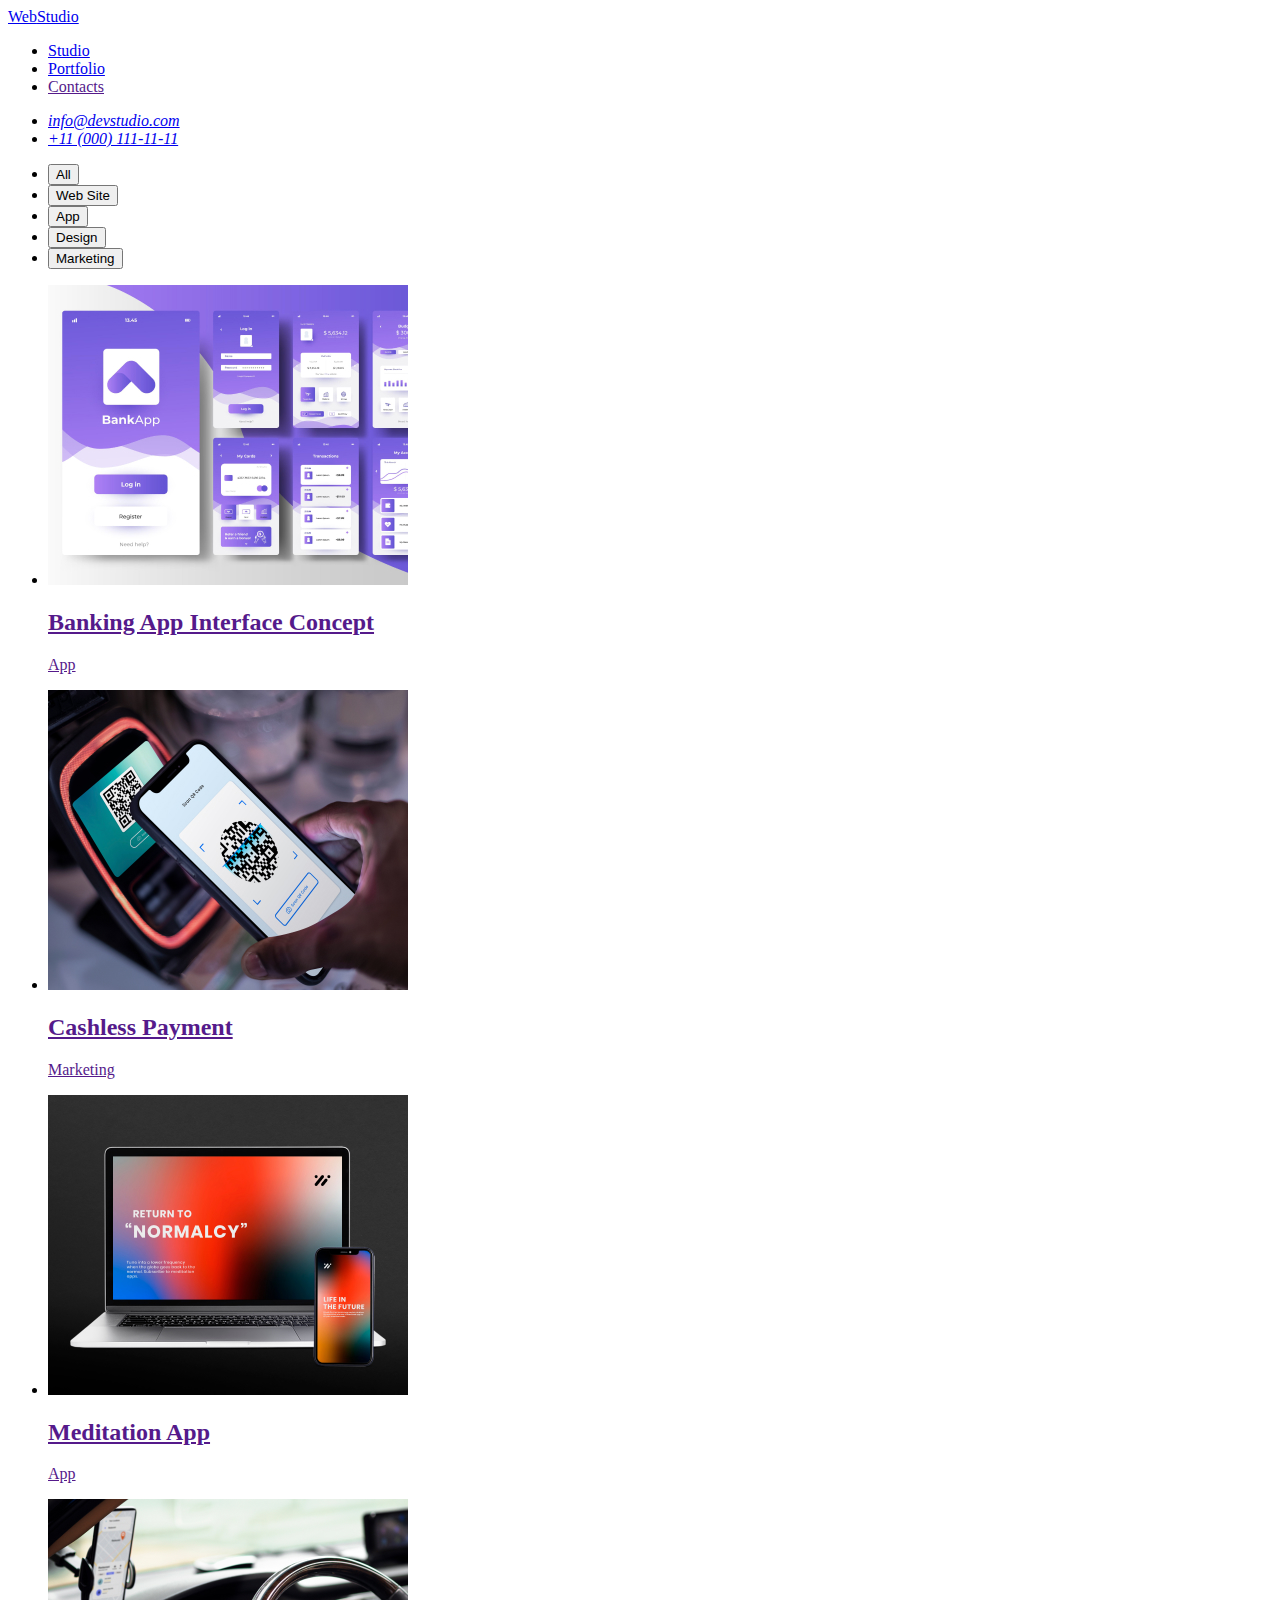
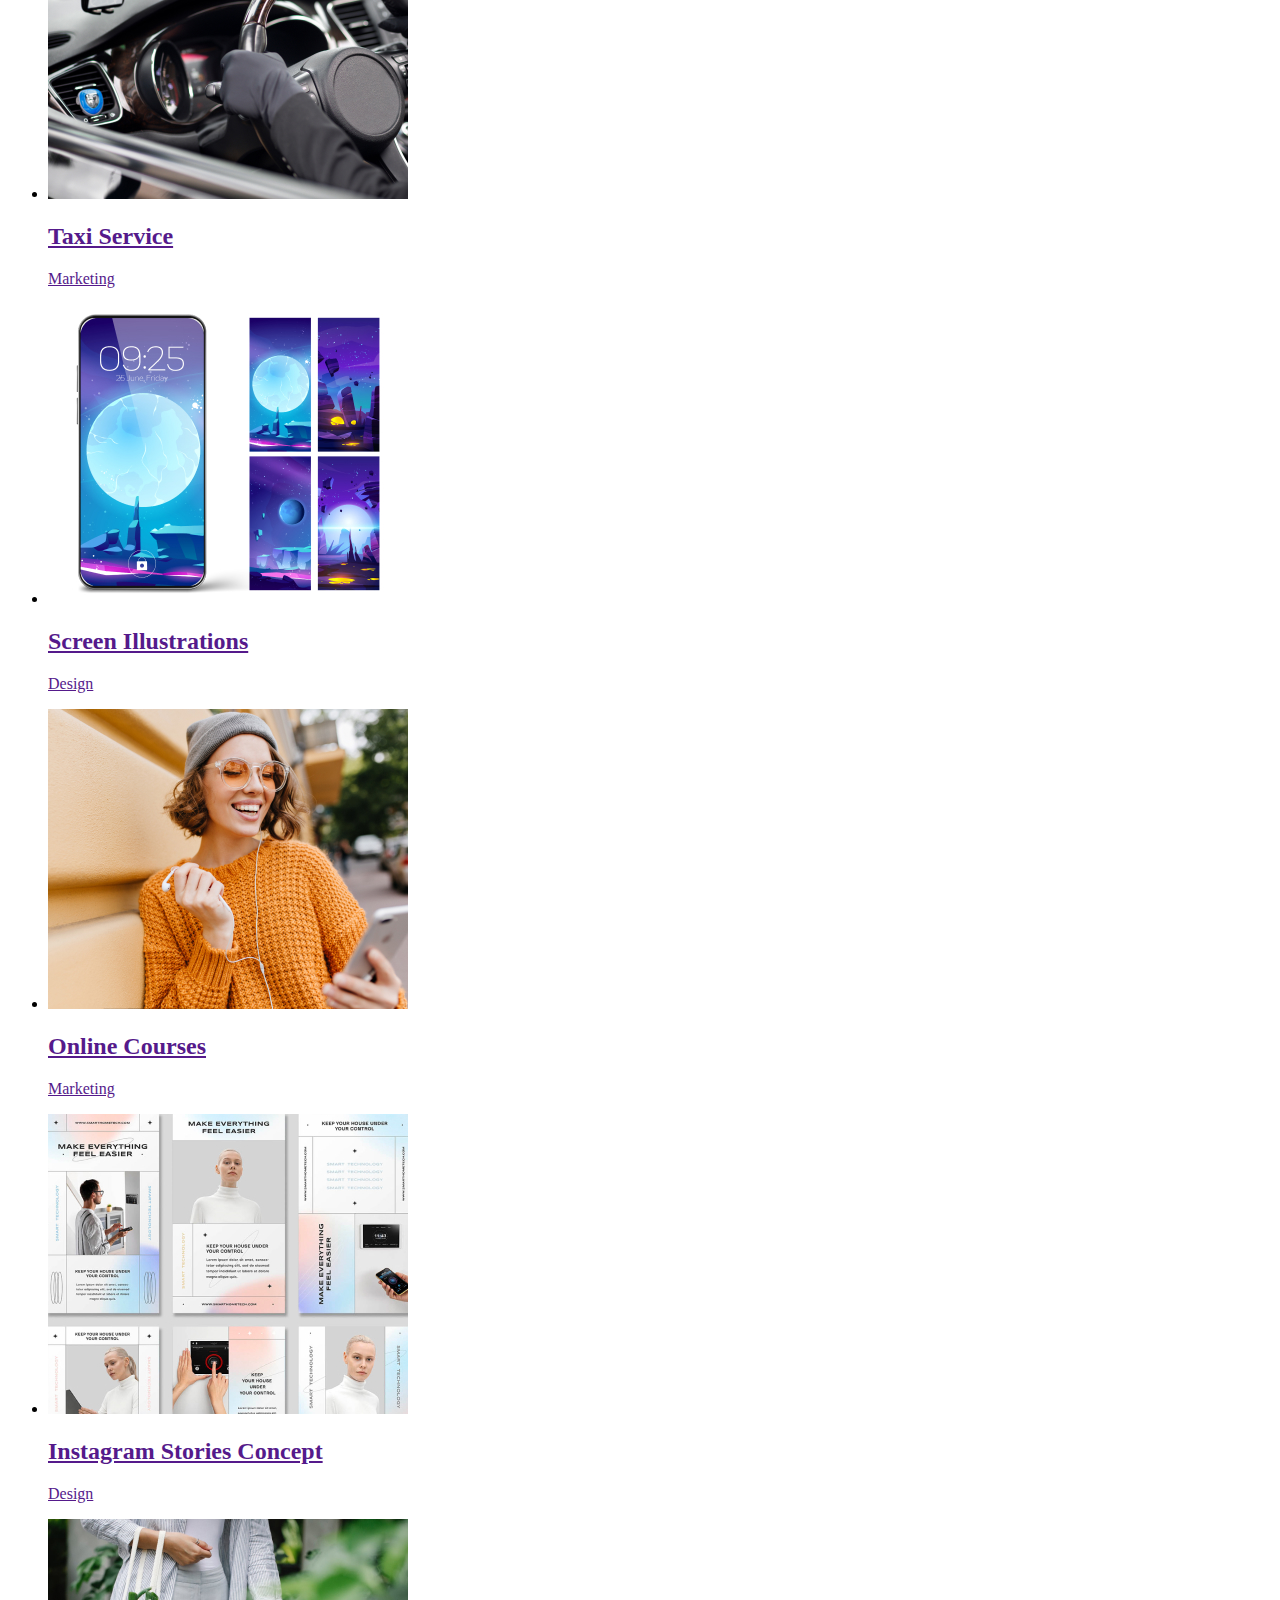
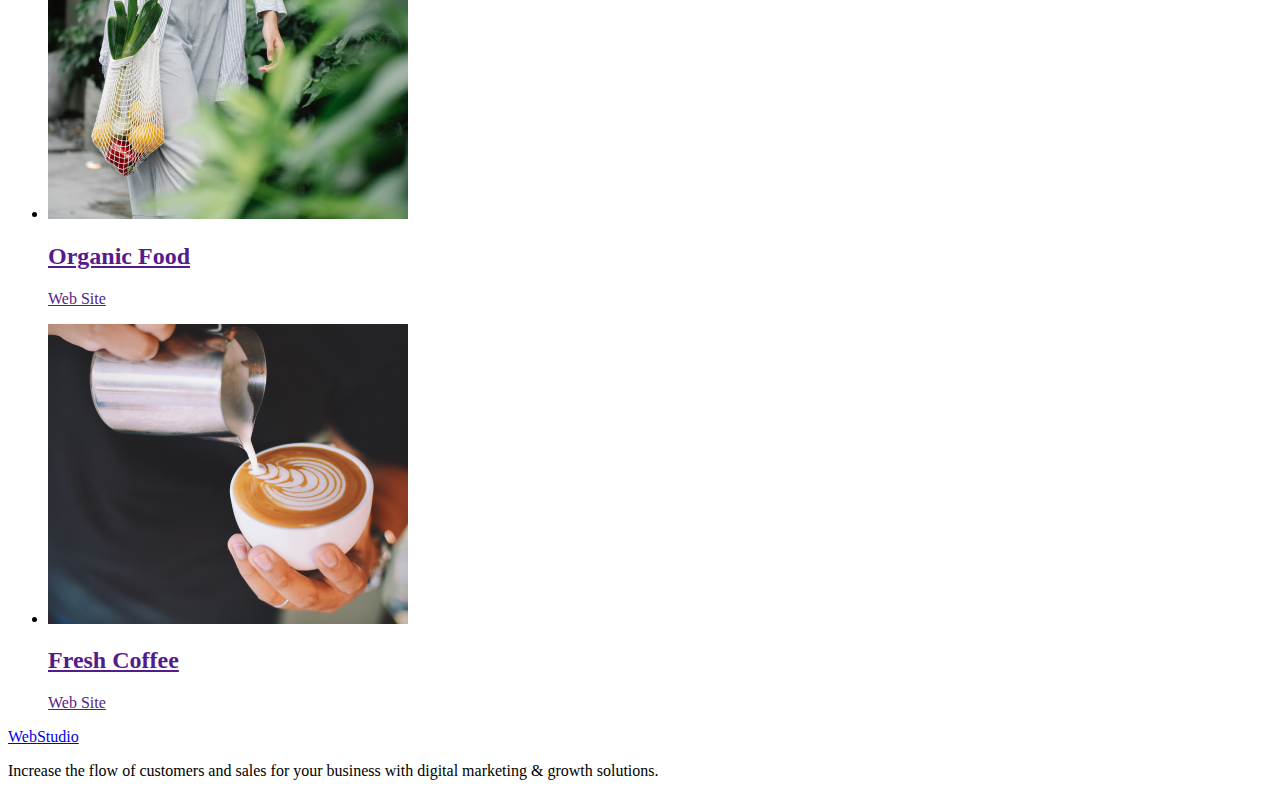
==== portfolio.html @ 7a0357a4 "5" ====
<!DOCTYPE html>
<html lang="en">

<head>
    <meta charset="UTF-8">
    <meta http-equiv="X-UA-Compatible" content="IE=edge">
    <meta name="viewport" content="width=device-width, initial-scale=1.0">
    <title>Document</title>
    <link rel="stylesheet" href="node_modules/modern-normalize/modern-normalize.css">
    <link rel="preconnect" href="https://fonts.gstatic.com" crossorigin>
    <link rel="preconnect" href="https://fonts.googleapis.com">
<link rel="preconnect" href="https://fonts.gstatic.com" crossorigin>
<link href="https://fonts.googleapis.com/css2?family=Raleway:wght@800&family=Roboto:wght@400;500;700;900&display=swap" rel="stylesheet">

</head>

<body>
    <!-- header -->
        <header class="header">
            <nav class="header-navigation">
                <a class="header-logo link" href="./index.html">Web<span class="logo-blue">Studio</span></a>
                <ul class="header-list list">
                    <li class="header-item">
                        <a class="header-link link" href="./index.html">Studio</a>
                    </li>
                    <li class="header-item">
                        <a class="header-link link" href="./portfolio.html">Portfolio</a>
                    </li>
                    <li class="header-item">
                        <a class="header-link link" href="">Contacts</a>
                    </li>
                </ul>
            </nav>
            <address class="header-info">
                <ul class="header-info list">
                    <li class="header-info-item"><a class="header-info-link link "
                            href="mailto:info@devstudio.com">info@devstudio.com</a></li>
                    <li class="header-info-item"><a class="header-info-link link" href="tel:+110001111111">+11 (000)
                            111-11-11</a></li>
                </ul>
            </address>
    
        </header>
    <main class="main-portfolio">
        <section class="portfolio-container">
            <h1 hidden>portfolio</h1>
            <ul class="portfolio-list list">
            <li class="portfolio-item"><button class="portfolio-button" type="button">All</button></li>
            <li class="portfolio-item"><button class="portfolio-button" type="button">Web Site</button></li>
            <li class="portfolio-item"><button class="portfolio-button" type="button">App</button></li>
            <li class="portfolio-item"><button class="portfolio-button" type="button">Design</button></li>
            <li class="portfolio-item"><button class="portfolio-button" type="button">Marketing</button></li>
        </ul>
        <ul class="examples-list list ">
               <li class="examples-item  ">
                <a class="work-link link" href="">
                    <img class="portfolio-icon" src="./images/appsscreen.jpg"
                     width="360" alt="App">
                    <h2 class="example-header">Banking App Interface Concept</h2>
                    <p class="example-p">App</p>
                </a>
                </li>
                <li class="examples-item ">
                    <a class="work-link link" href="">
                    <img class="portfolio-icon" src="./images/cantactless.jpg" width="360" alt="Marketing">
                    <h2 class="example-header">Cashless Payment</h2>
                    <p class="example-p">Marketing</p>
                </a>
                </li>
                <li class="examples-item ">
                    <a class="work-link link" href="">
                    <img class="portfolio-icon" src="./images/apps.jpg" width="360" alt="App">
                    <h2 class="example-header">Meditation App</h2>
                    <p class="example-p">App</p>
                </a>
                </li>
                <li class="examples-item ">
                    <a class="work-link link" href="">
                    <img class="portfolio-icon" src="./images/car.jpg" width="360" alt="Marketing">
                    <h2 class="example-header">Taxi Service</h2>
                    <p class="example-p">Marketing</p>
                </a>
                </li>
                <li class="examples-item ">
                    <a class="work-link link" href="">
                    <img class="portfolio-icon" src="./images/illustration.jpg" width="360" alt="Design">
                    <h2 class="example-header">Screen Illustrations</h2>
                    <p class="example-p">Design</p>
                </a>
                </li>
                <li class="examples-item ">
                    <a class="work-link link" href="">
                    <img class="portfolio-icon" src="./images/courses.jpg" width="360" alt="Marketing">
                    <h2 class="example-header">Online Courses</h2>
                    <p class="example-p">Marketing</p>
                </a>
                </li>
                <li class="examples-item ">
                    <a class="work-link link" href="">
                    <img class="portfolio-icon" src="./images/insta.jpg" width="360" alt="Design">
                    <h2 class="example-header">Instagram Stories Concept</h2>
                    <p class="example-p">Design</p>
                </a>
                </li>
                <li class="examples-item ">
                    <a class="work-link link" href="">
                    <img class="portfolio-icon" src="./images/food.jpg" width="360" alt="Web Site">
                    <h2 class="example-header">Organic Food</h2>
                    <p class="example-p">Web Site</p>
                </a>
                </li>
                <li class="examples-item">
                    <a class="work-link link" href="">
                    <img class="portfolio-icon" src="./images/coffee.jpg" width="360" alt="Web Site">
                    <h2 class="example-header">Fresh Coffee</h2>
                    <p class="example-p ">Web Site</p>
                </a>
                </li>

            </ul>
    </section>
    </main>
    <footer class="footer">
        <a class="footer-link link" href="./index.html">Web<span class="footer-logo-blue">Studio</span></a>
        <p class="footer-text">Increase the flow of customers and sales for your business with digital marketing &
            growth solutions.</p>
    </footer>
</body>

</html>
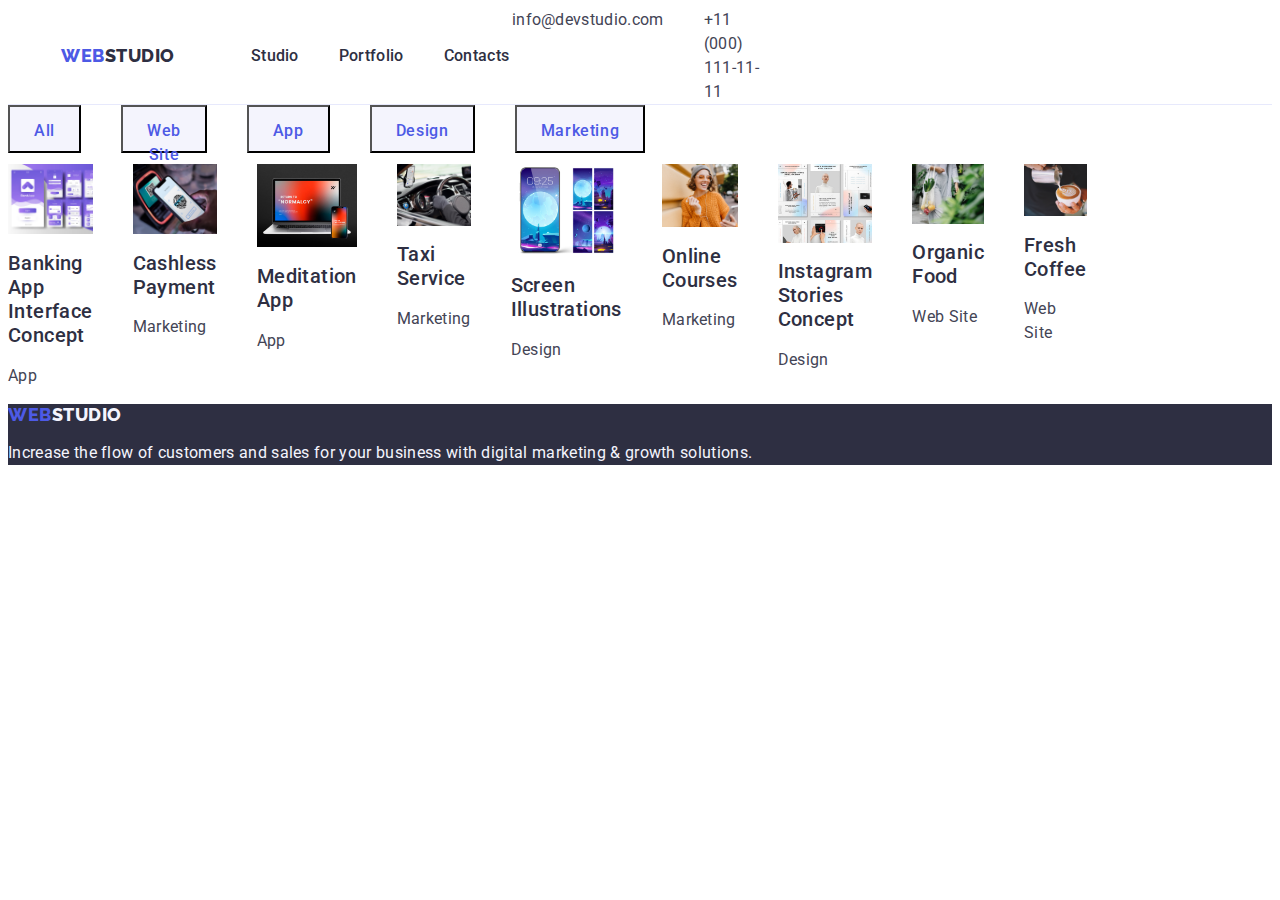
==== commit 07b551e7: "6" ====
--- a/portfolio.html
+++ b/portfolio.html
@@ -7,6 +7,7 @@
     <meta name="viewport" content="width=device-width, initial-scale=1.0">
     <title>Document</title>
     <link rel="stylesheet" href="node_modules/modern-normalize/modern-normalize.css">
+    <link rel="stylesheet" href="./css/styles.css">
     <link rel="preconnect" href="https://fonts.gstatic.com" crossorigin>
     <link rel="preconnect" href="https://fonts.googleapis.com">
 <link rel="preconnect" href="https://fonts.gstatic.com" crossorigin>
@@ -16,31 +17,33 @@
 
 <body>
     <!-- header -->
-        <header class="header">
-            <nav class="header-navigation">
-                <a class="header-logo link" href="./index.html">Web<span class="logo-blue">Studio</span></a>
-                <ul class="header-list list">
-                    <li class="header-item">
-                        <a class="header-link link" href="./index.html">Studio</a>
-                    </li>
-                    <li class="header-item">
-                        <a class="header-link link" href="./portfolio.html">Portfolio</a>
-                    </li>
-                    <li class="header-item">
-                        <a class="header-link link" href="">Contacts</a>
-                    </li>
-                </ul>
-            </nav>
-            <address class="header-info">
-                <ul class="header-info list">
-                    <li class="header-info-item"><a class="header-info-link link "
-                            href="mailto:info@devstudio.com">info@devstudio.com</a></li>
-                    <li class="header-info-item"><a class="header-info-link link" href="tel:+110001111111">+11 (000)
-                            111-11-11</a></li>
-                </ul>
-            </address>
-    
-        </header>
+    <header class="header">
+        <div class="header-container container">
+        <nav class="header-navigation">
+            <a class="header-logo link" href="./index.html">Web<span class="logo-blue">Studio</span></a>
+            <ul class="header-list list">
+                <li class="header-item">
+                    <a class="header-link link" href="./index.html">Studio</a>
+                </li>
+                <li class="header-item">
+                    <a class="header-link link" href="./portfolio.html">Portfolio</a>
+                </li>
+                <li class="header-item">
+                    <a class="header-link link" href="">Contacts</a>
+                </li>
+            </ul>
+        </nav>
+        <address class="header-info">
+            <ul class="header-info list">
+                <li class="header-info-item"><a class="header-info-link link "
+                        href="mailto:info@devstudio.com">info@devstudio.com</a></li>
+                <li class="header-info-item"><a class="header-info-link link" href="tel:+110001111111">+11 (000)
+                        111-11-11</a></li>
+            </ul>
+        </address>
+    </div>
+    </header>
+    <!-- MAIN -->
     <main class="main-portfolio">
         <section class="portfolio-container">
             <h1 hidden>portfolio</h1>
--- a/css/styles.css
+++ b/css/styles.css
@@ -0,0 +1,396 @@
+:root {
+    --iris: #4d5ae5;
+    --ocean: #404bbf;
+    --navyblue: #2e2f42;
+    --green: #31d0aa;
+    --slate: #434455;
+    --lightslate: #8e8f99;
+    --cornflower: #e7e9fc;
+    --cloud: #f4f4fd;
+    --navybluemodal: #2e2f42;
+    --grey: #2e2f42;
+    --white: #ffffff;
+}
+
+body {
+    font-family: "Roboto", sans-serif;
+    color: #434455;
+    background-color: var(--white);
+}
+h1 h2 h3 h4 h5 h6 p {
+    margin: 0;
+}
+
+ul {
+    list-style: none;
+    padding: 0px;
+    margin: 0;
+}
+
+img {
+    max-width: 100%;
+    display: block;
+}
+
+a {
+    text-decoration: none;
+}
+
+
+
+
+/* page 1,HEADER */
+.header-logo {
+    font-family: "Raleway", sans-serif;
+    font-size: 18px;
+    font-weight: 800;
+    line-height: 1.17;
+    letter-spacing: 0.03em;
+    color: var(--iris);
+    text-transform: uppercase;
+    display: flex;
+    align-items: center;
+    padding: 0px;
+    align-items: flex-start;
+    margin-right: 76px;
+
+
+}
+
+.container {
+    width: 1158px;
+    padding-left: 15px;
+    padding-right:15px;
+    margin:0 auto;
+    /* display: flex; */
+    /* align-items: center; */
+}
+.header{
+    border-bottom: 1px solid #e7e9fc;
+}
+.header-container {
+    display: flex;
+    align-items: center;
+}
+
+.header-navigation {
+    display: flex;
+    align-items: center;
+
+}
+
+.list {
+    list-style: none;
+    display: flex;
+    flex-direction: row;
+    align-items: flex-start;
+    padding: 0px;
+    gap: 40px;
+    width: 261px;
+    left: 347px;
+    top: 24px;
+    /* padding-top: 24px;
+    padding-bottom: 24px; */
+}
+
+.logo-blue {
+    color: var(--navyblue);
+}
+
+.header-list {
+    list-style: none;
+    display: flex;
+    gap: 40px;
+    padding: 24px 0;
+
+}
+
+
+.header-link {
+    font-family: 'Roboto', sans-serif;
+    font-weight: 500;
+    font-size: 16px;
+    line-height: 1.5;
+    letter-spacing: 0.02em;
+    text-decoration: none;
+    color: var(--navyblue);
+}
+.header-item:not(:last-child)
+{margin-right:0
+}
+
+.header-link:hover,
+.header-link:focus {
+    color: #404bbf;
+}
+
+.link {
+    text-decoration: none;
+}
+
+.header-info {
+    font-style: normal;
+    display: flex;
+    gap: 40px;
+
+}
+.header-info-item:not(:last-child)
+{margin-right:0
+}
+
+.header-info-link {
+    font-family: 'Roboto', sans-serif;
+    font-size: 16px;
+    line-height:1.5;
+    letter-spacing: 0.02em;
+    color: var(--slate)
+}
+
+.header-info-link:hover,
+.header-info-link:focus {
+    color: #404bbf;
+}
+
+/* Page 1 MAIN */
+/* .main {
+
+} */
+/* HERO */
+
+.section-hero {
+    background-color: var(--navyblue);
+    padding: 188px 0;
+}
+.hero-container{
+
+}
+.hero {
+    font-family: 'Roboto', sans-serif;
+    font-weight: 700;
+    font-size: 56px;
+    line-height: 1.07;
+    text-align: center;
+    letter-spacing: 0.02em;
+    color: var(--white);
+    max-width: 496px;
+    margin: auto;
+
+}
+
+.hero-button {
+    font-family: "Roboto", sans-serif;
+    padding: 16px 32px;
+    font-size: 16px;
+    line-height: 1.5;
+    letter-spacing: 0.04em;
+    background: #4D5AE5;
+    box-shadow: 0px 4px 4px rgba(0, 0, 0, 0.15);
+    color: var(--white);
+    font-weight: 500;
+    cursor: pointer;
+    display: block;
+    min-width: 169px;
+    height: 56px;
+    border: none;
+    border-radius: 4px;
+    margin: auto;
+}
+
+.hero-button:hover,
+.hero-button:focus {
+    background-color: #404BBF;
+}
+
+/* .section-goals {
+
+} */
+
+/* .goals-hero {} */
+
+.goals-list {
+    list-style: none;
+}
+
+/* .goals-item {} */
+
+.goals-item-name {
+    font-family: 'Roboto', sans-serif;
+    font-weight: 500;
+    font-size: 20px;
+    line-height: 24px;
+    letter-spacing: 0.02em;
+    color: #2E2F42;
+}
+
+.goals-description {
+    font-family: 'Roboto', sans-serif;
+    font-size: 16px;
+    line-height: 24px;
+    letter-spacing: 0.02em;
+    color: var(--slate);
+
+}
+
+.section-activites { 
+    background-color: #F4F4FD;
+} 
+.activites-header {
+    font-family: 'Roboto', sans-serif;
+    font-weight: 700;
+    font-size: 36px;
+    line-height: 1.11;
+    text-align: center;
+    letter-spacing: 0.02em;
+    text-transform: capitalize;
+    color: var(--navyblue);
+}
+
+/* .activites-list {
+} */
+.activites-item {
+    border: 1px solid #E7E9FC;
+    flex: none;
+    background-color: #FFFFFF;
+}
+
+.section-team {
+    left: 0px;
+    top: 1548px;
+    background-color: #F4F4FD;
+
+}
+
+.team-header {
+    font-family: 'Roboto', sans-serif;
+    font-weight: 700;
+    font-size: 36px;
+    line-height: 1.11;
+    text-align: center;
+    letter-spacing: 0.02em;
+    text-transform: capitalize;
+    color: var(--navyblue);
+}
+
+.team-list {
+    list-style: none;
+}
+
+.team-item {
+    background-color: #FFFFFF;
+}
+
+.team-member {
+    font-family: 'Roboto', sans-serif;
+    font-weight: 500;
+    font-size: 20px;
+    line-height: 24px;
+    text-align: center;
+    letter-spacing: 0.02em;
+    color: var(--navyblue);
+
+}
+
+.team-text {
+    font-family: 'Roboto';
+    font-size: 16px;
+    line-height: 24px;
+    text-align: center;
+    letter-spacing: 0.02em;
+    color: var(--slate)
+}
+
+/* FOOTER */
+.footer {
+    left: 0px;
+    top: 2280px;
+    background: var(--navyblue)
+}
+
+.footer-link {
+    font-family: "Raleway", sans-serif;
+    font-size: 18px;
+    font-weight: 800;
+    line-height: 1.17;
+    letter-spacing: 0.03em;
+    text-align: left;
+    color: var(--iris);
+    text-transform: uppercase;
+    text-decoration: none;
+}
+
+.footer-logo-blue {
+    color: #f4f4fd;
+}
+
+.footer-text {
+    left: 156px;
+    top: 2420px;
+    font-family: 'Roboto', sans-serif;
+    font-size: 16px;
+    line-height: 24px;
+    letter-spacing: 0.02em;
+    color: var(--cloud);
+}
+
+/* PAGE 2 */
+/* .main-portfolio {}
+
+.portfolio-container {
+
+} */
+
+.list {
+    list-style: none;
+}
+
+/* .portfolio-item {} */
+
+.portfolio-button {
+    font-family: "Roboto", sans-serif;
+    font-weight: 500;
+    font-size: 16px;
+    line-height: 1.5;
+    letter-spacing: 0.04em;
+    padding: 12px 24px;
+    height: 48px;
+    background: var(--cloud);
+    color: var(--iris);
+    cursor: pointer;
+
+}
+
+.portfolio-button:hover,
+.portfolio-button:focus {
+    color:#FFFFFF;
+    background-color: #404BBF;
+    box-shadow: 0px 3px 1px rgba(0, 0, 0, 0.1), 0px 2px 1px rgba(0, 0, 0, 0.08), 0px 2px 2px rgba(0, 0, 0, 0.12);
+    border-radius: 4px;
+}
+/* .examples {
+}
+.examples-list {
+}
+.list {
+} */
+.examples-item {
+    background-color: ;
+}
+
+/* .link {
+} */
+.example-header {
+    font-weight: 500;
+    font-size: 20px;
+    line-height: 1.2;
+    letter-spacing: 0.02em;
+    color: var(--navyblue);
+}
+.example-p {
+    font-size: 16px;
+    line-height: 1.5;
+    letter-spacing: 0.02em;
+    color: var(--slate);
+}
+/* .portfolio-icon {
+
+} */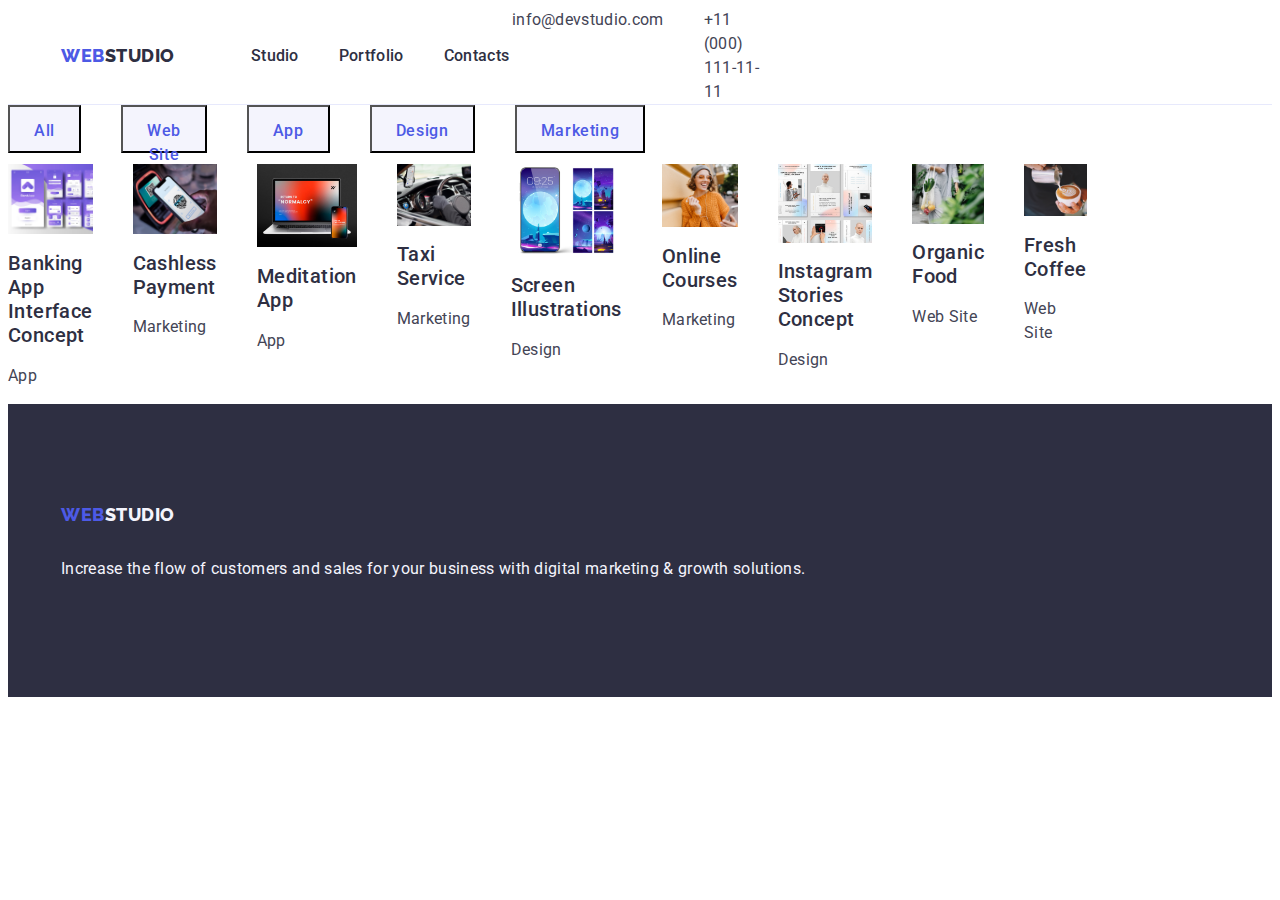
==== commit 9e7e80a9: "17" ====
--- a/portfolio.html
+++ b/portfolio.html
@@ -124,9 +124,11 @@
     </section>
     </main>
     <footer class="footer">
+        <div class="container">
         <a class="footer-link link" href="./index.html">Web<span class="footer-logo-blue">Studio</span></a>
         <p class="footer-text">Increase the flow of customers and sales for your business with digital marketing &
             growth solutions.</p>
+        </div>
     </footer>
 </body>
 
--- a/css/styles.css
+++ b/css/styles.css
@@ -101,19 +101,19 @@
     list-style: none;
     display: flex;
     gap: 40px;
+
+}
+
+
+.header-link {
+    font-family: 'Roboto', sans-serif;
+    font-weight: 500;
+    font-size: 16px;
+    line-height: 1.5;
+    letter-spacing: 0.02em;
+    text-decoration: none;
+    color: var(--navyblue);
     padding: 24px 0;
-
-}
-
-
-.header-link {
-    font-family: 'Roboto', sans-serif;
-    font-weight: 500;
-    font-size: 16px;
-    line-height: 1.5;
-    letter-spacing: 0.02em;
-    text-decoration: none;
-    color: var(--navyblue);
 }
 .header-item:not(:last-child)
 {margin-right:0
@@ -161,9 +161,9 @@
     background-color: var(--navyblue);
     padding: 188px 0;
 }
-.hero-container{
-
-}
+/* .hero-container{
+
+} */
 .hero {
     font-family: 'Roboto', sans-serif;
     font-weight: 700;
@@ -173,7 +173,9 @@
     letter-spacing: 0.02em;
     color: var(--white);
     max-width: 496px;
-    margin: auto;
+    margin-bottom:48px ;
+    margin-left: auto;
+    margin-right: auto;
 
 }
 
@@ -201,17 +203,28 @@
     background-color: #404BBF;
 }
 
-/* .section-goals {
-
-} */
+.section-goals {
+    padding: 120px 0;
+    
+}
+.goals-container {
+    display: flex;
+}
 
 /* .goals-hero {} */
 
 .goals-list {
     list-style: none;
-}
-
-/* .goals-item {} */
+    display: flex;
+    gap: 24px;
+}
+
+.goals-item:not(:last-child)
+{margin-right:0;
+}
+.goals-item {
+    width: calc((100% - 72px) / 4);
+}
 
 .goals-item-name {
     font-family: 'Roboto', sans-serif;
@@ -220,6 +233,8 @@
     line-height: 24px;
     letter-spacing: 0.02em;
     color: #2E2F42;
+    
+    margin-bottom: 8px;
 }
 
 .goals-description {
@@ -233,7 +248,9 @@
 
 .section-activites { 
     background-color: #F4F4FD;
+    padding-bottom: 120px;
 } 
+
 .activites-header {
     font-family: 'Roboto', sans-serif;
     font-weight: 700;
@@ -243,20 +260,27 @@
     letter-spacing: 0.02em;
     text-transform: capitalize;
     color: var(--navyblue);
-}
-
-/* .activites-list {
-} */
+    margin-bottom: 72px;
+}
+
+.activites-list {
+    display: flex;
+    gap: 24px;
+}
 .activites-item {
     border: 1px solid #E7E9FC;
     flex: none;
     background-color: #FFFFFF;
+    width: calc((100% - 48px) / 3);
 }
 
 .section-team {
     left: 0px;
     top: 1548px;
     background-color: #F4F4FD;
+    padding: 120px 0;
+}
+.team-container {
 
 }
 
@@ -269,10 +293,13 @@
     letter-spacing: 0.02em;
     text-transform: capitalize;
     color: var(--navyblue);
+    margin-bottom: 72px;
 }
 
 .team-list {
     list-style: none;
+    display: flex;
+    gap: 24px;
 }
 
 .team-item {
@@ -287,6 +314,12 @@
     text-align: center;
     letter-spacing: 0.02em;
     color: var(--navyblue);
+    margin-bottom: 8px;
+
+}
+.team-member-div {
+    padding: 32px 16px;
+    border-radius: 0px 0px 4px 4px;
 
 }
 
@@ -297,13 +330,18 @@
     text-align: center;
     letter-spacing: 0.02em;
     color: var(--slate)
+    
+}
+.team-member-div {
+    width: calc((100% - 72px) / 4);
 }
 
 /* FOOTER */
 .footer {
     left: 0px;
     top: 2280px;
-    background: var(--navyblue)
+    background: var(--navyblue);
+    padding: 100px 0;
 }
 
 .footer-link {
@@ -316,6 +354,8 @@
     color: var(--iris);
     text-transform: uppercase;
     text-decoration: none;
+    display: inline-block;
+    margin-bottom: 16px; 
 }
 
 .footer-logo-blue {
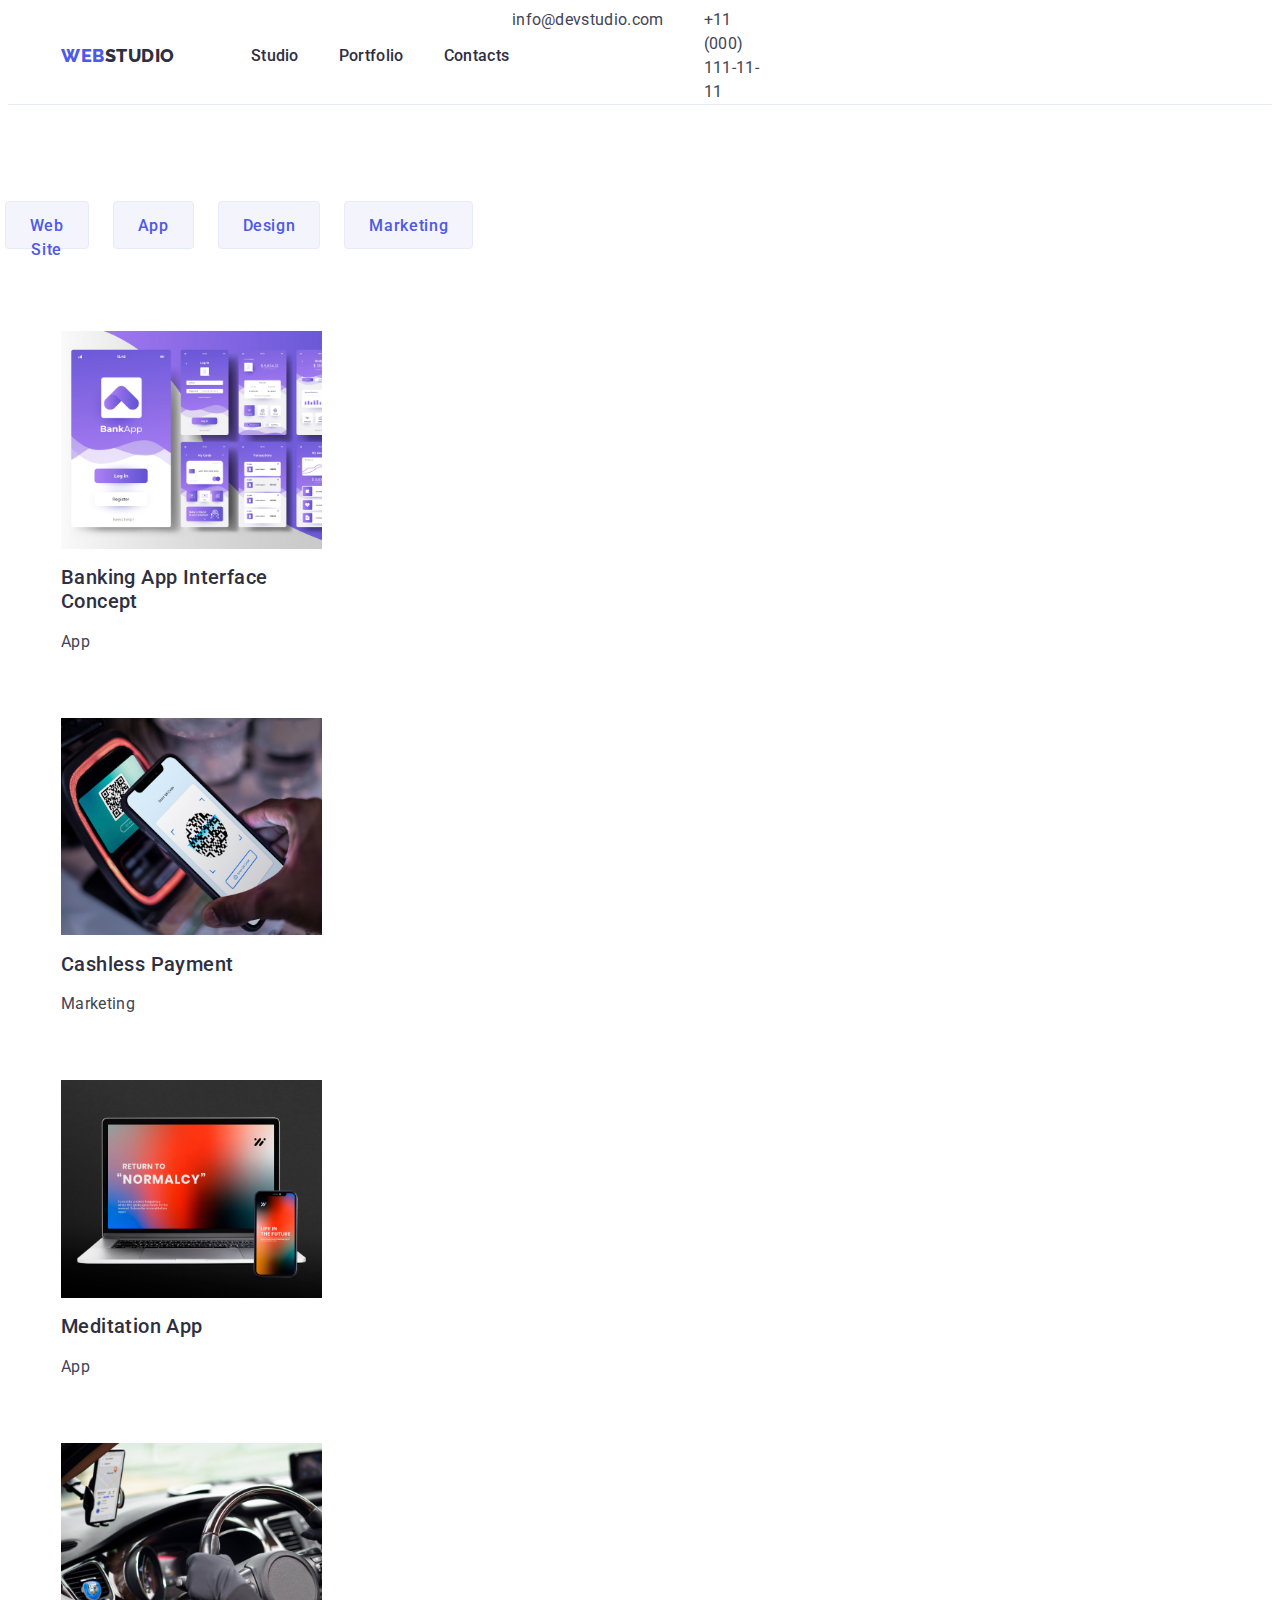
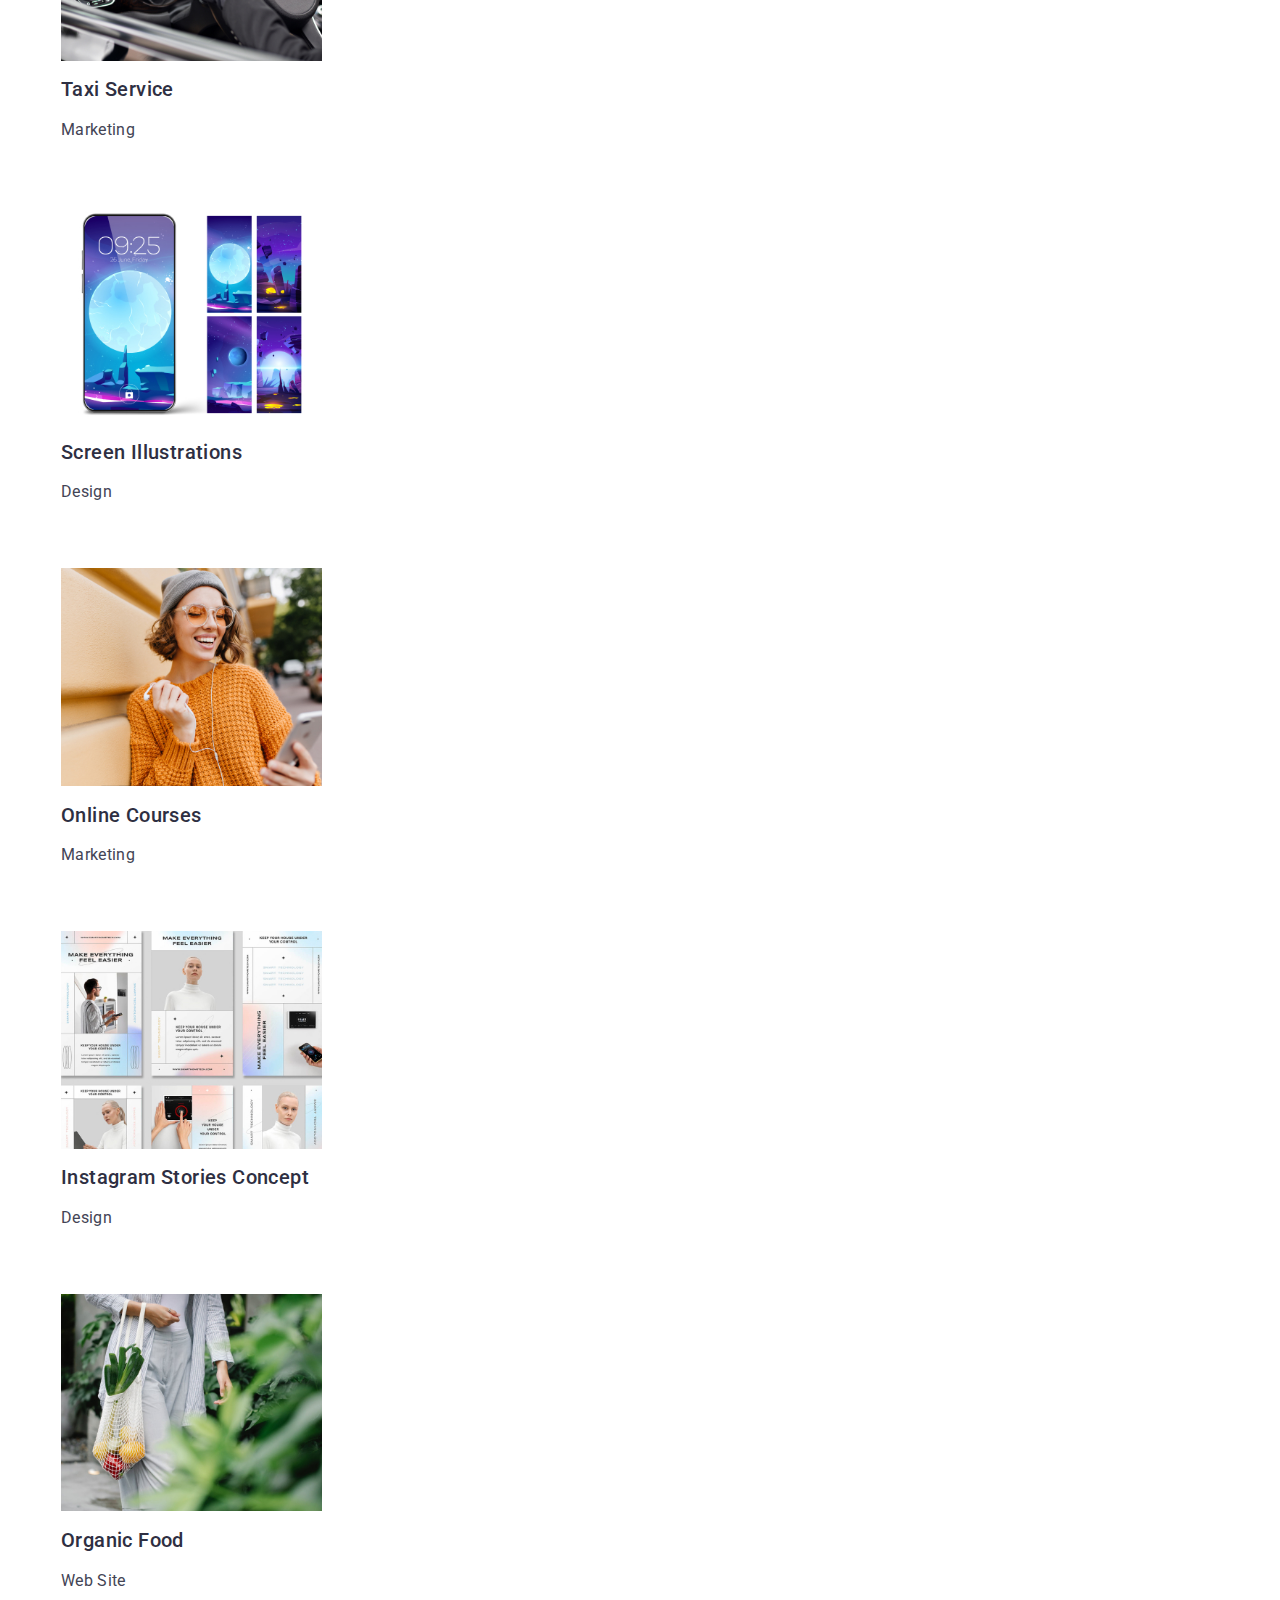
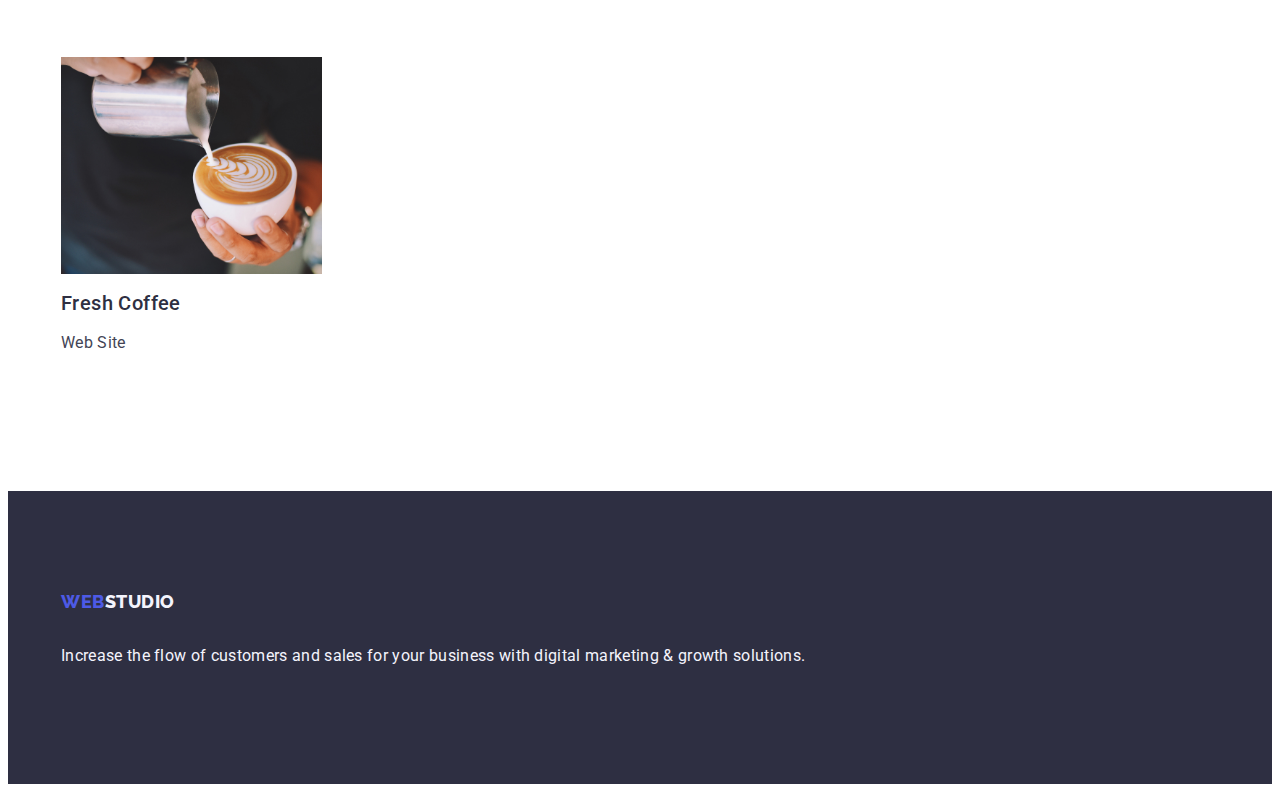
==== commit 9bda9e08: "18" ====
--- a/portfolio.html
+++ b/portfolio.html
@@ -46,6 +46,7 @@
     <!-- MAIN -->
     <main class="main-portfolio">
         <section class="portfolio-container">
+            <div class="portfolio-div container">
             <h1 hidden>portfolio</h1>
             <ul class="portfolio-list list">
             <li class="portfolio-item"><button class="portfolio-button" type="button">All</button></li>
@@ -54,7 +55,10 @@
             <li class="portfolio-item"><button class="portfolio-button" type="button">Design</button></li>
             <li class="portfolio-item"><button class="portfolio-button" type="button">Marketing</button></li>
         </ul>
+    
+
         <ul class="examples-list list ">
+            
                <li class="examples-item  ">
                 <a class="work-link link" href="">
                     <img class="portfolio-icon" src="./images/appsscreen.jpg"
@@ -121,6 +125,7 @@
                 </li>
 
             </ul>
+        </div>
     </section>
     </main>
     <footer class="footer">
--- a/css/styles.css
+++ b/css/styles.css
@@ -370,19 +370,24 @@
     line-height: 24px;
     letter-spacing: 0.02em;
     color: var(--cloud);
+
 }
 
 /* PAGE 2 */
-/* .main-portfolio {}
-
 .portfolio-container {
-
-} */
+    padding: 96px 0 120px;
+
+}
 
 .list {
     list-style: none;
 }
-
+.portfolio-list {
+    display: flex;
+    justify-content: center;
+    gap: 24px;
+    margin-bottom: 72px;
+}
 /* .portfolio-item {} */
 
 .portfolio-button {
@@ -396,6 +401,9 @@
     background: var(--cloud);
     color: var(--iris);
     cursor: pointer;
+    padding: 12px 24px;
+    border: 1px solid var(--cornflower);
+    border-radius: 4px;
 
 }
 
@@ -405,16 +413,26 @@
     background-color: #404BBF;
     box-shadow: 0px 3px 1px rgba(0, 0, 0, 0.1), 0px 2px 1px rgba(0, 0, 0, 0.08), 0px 2px 2px rgba(0, 0, 0, 0.12);
     border-radius: 4px;
+    border: 1px solid transparent;
+    border: 1px solid;
 }
 /* .examples {
-}
+/* } */
 .examples-list {
+    display: flex;
+    flex-wrap: wrap;
+    column-gap: 24px;
+    row-gap: 48px;
 }
 .list {
 } */
 .examples-item {
     background-color: ;
 }
+.work-link {
+    width: calc((100% - 48px) / 3);
+}
+
 
 /* .link {
 } */
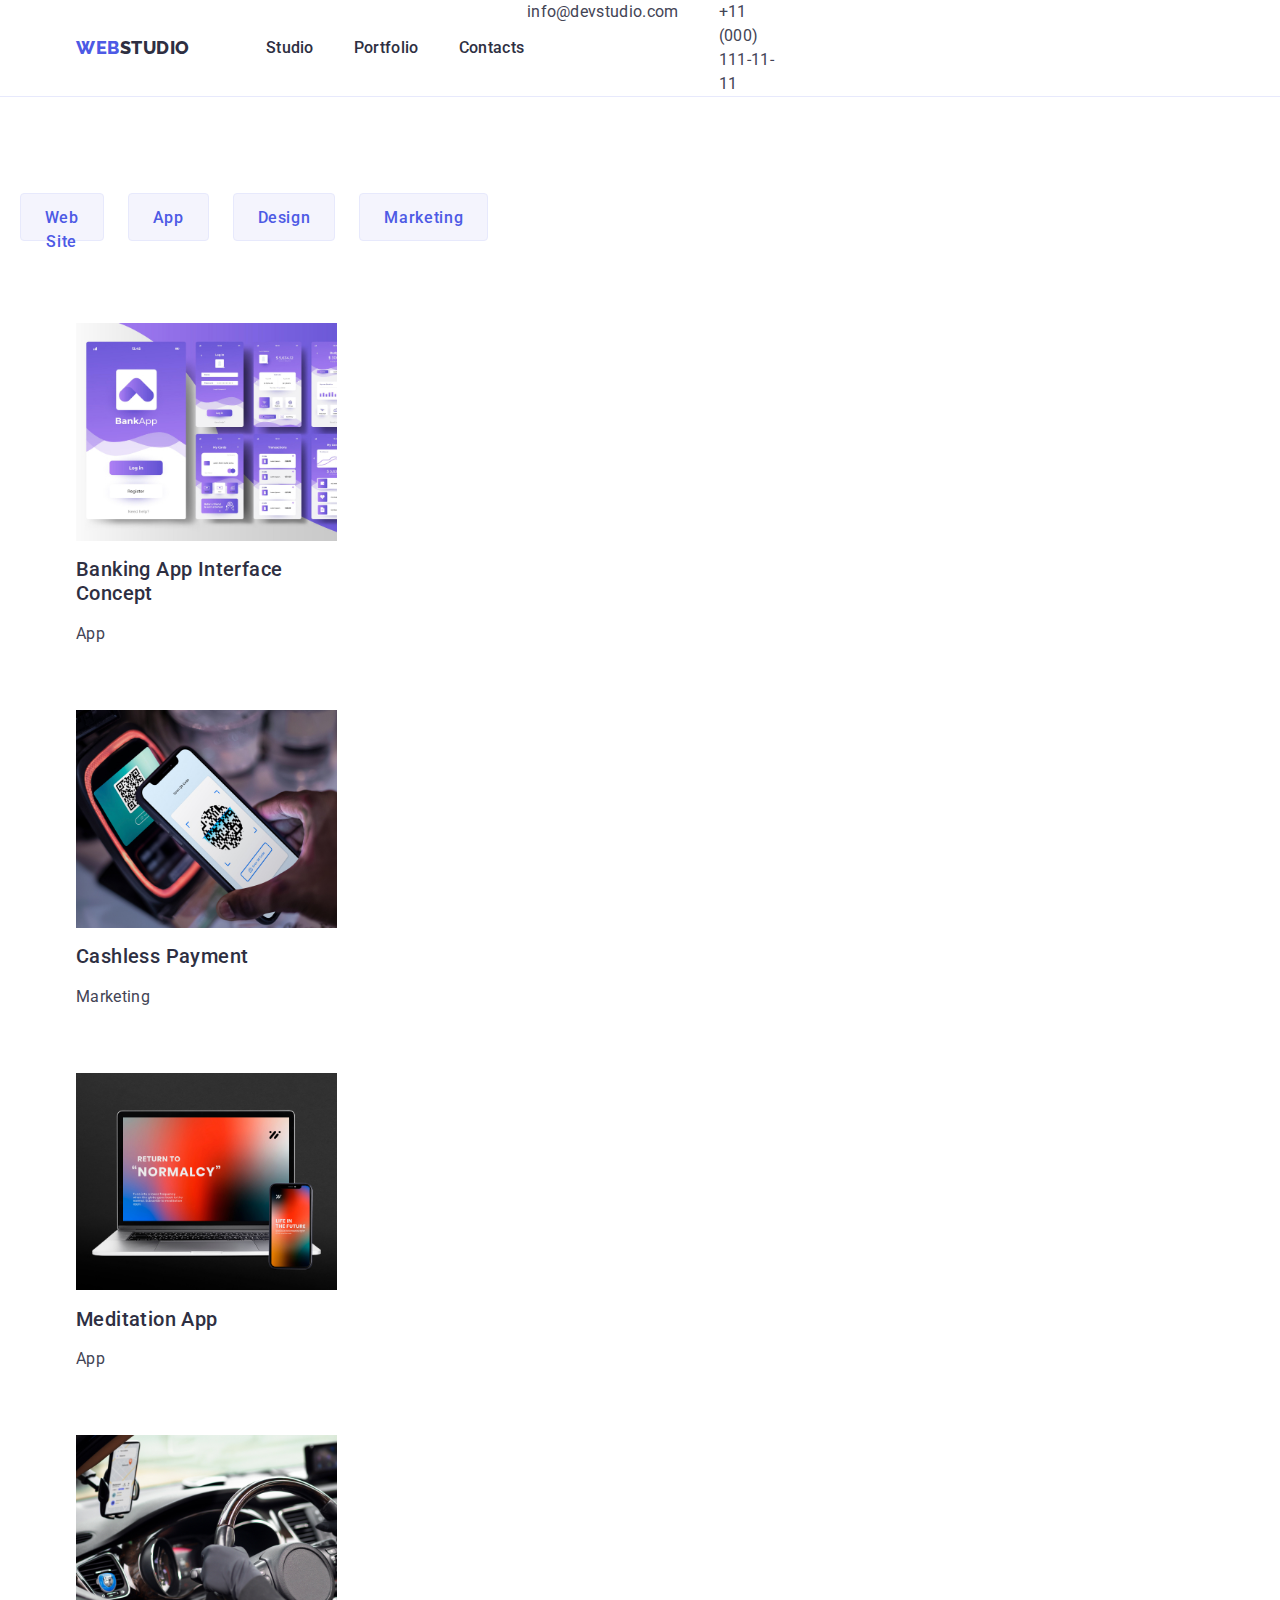
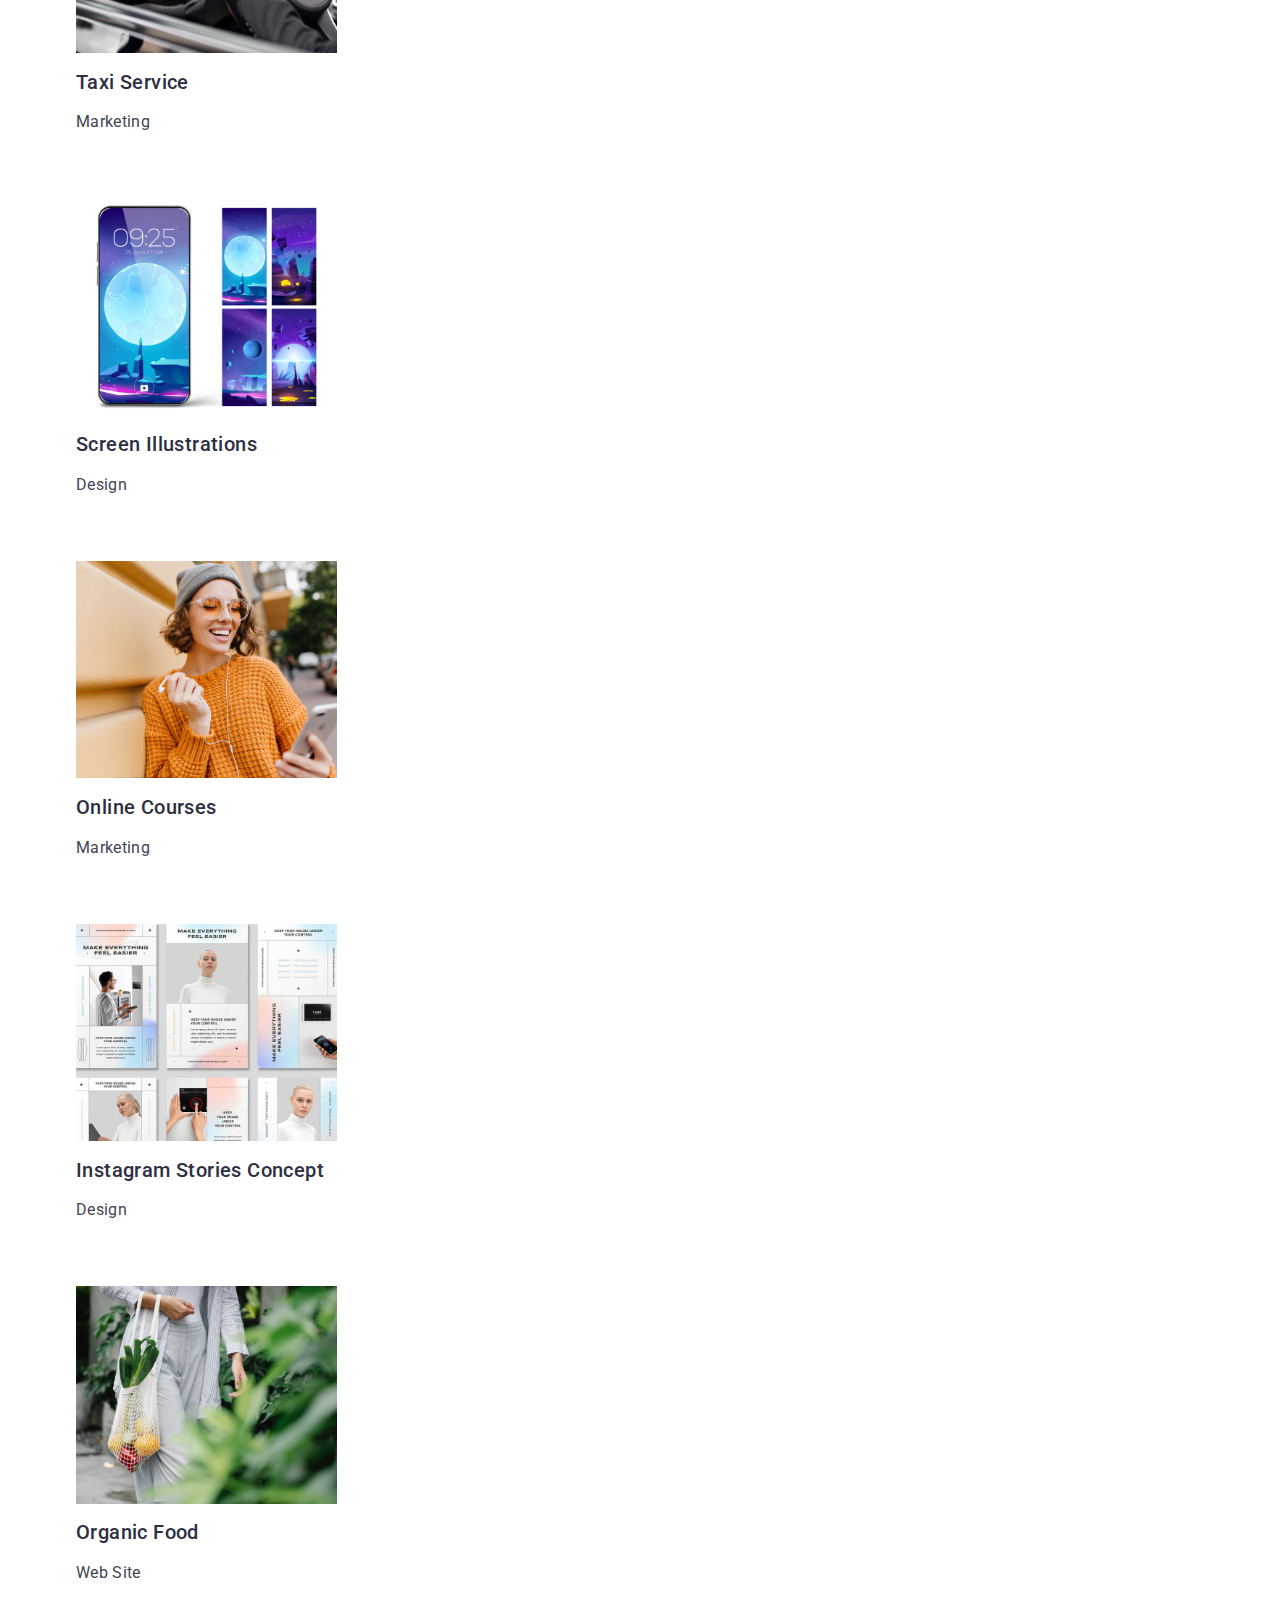
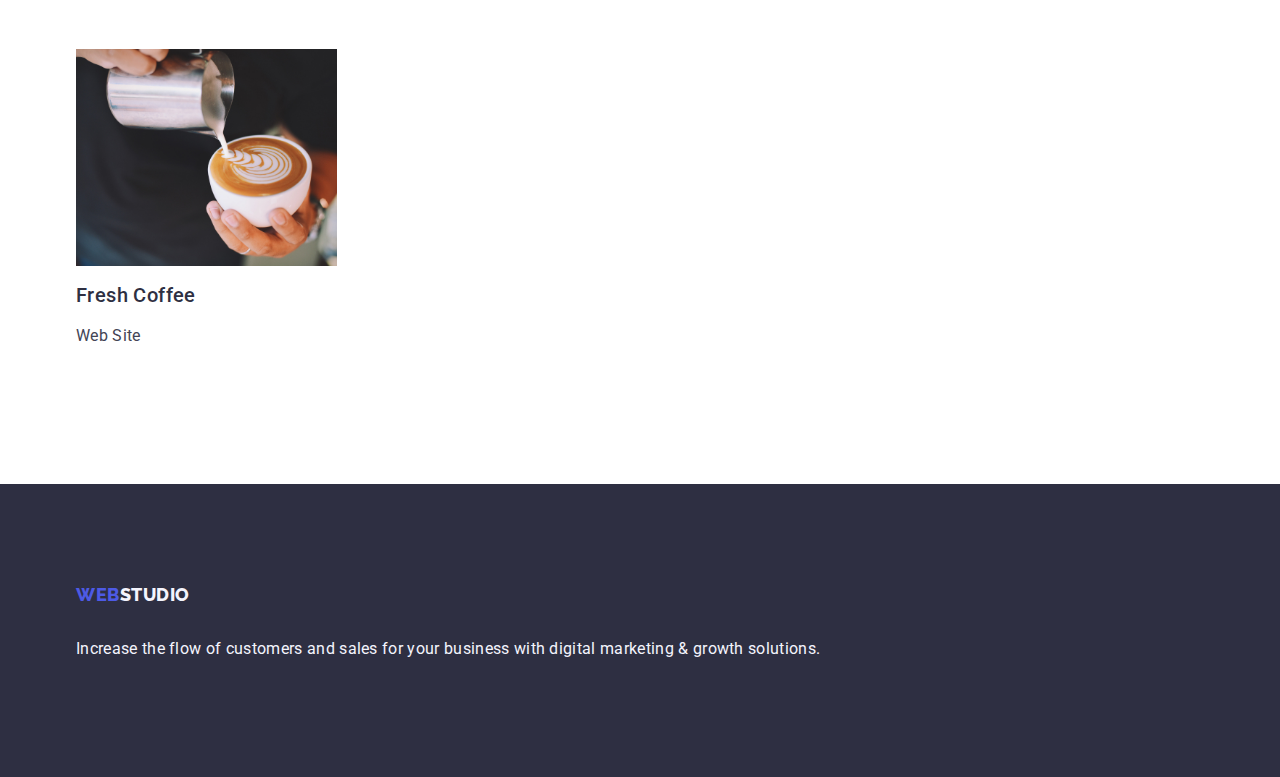
==== commit 366b9599: "18" ====
--- a/portfolio.html
+++ b/portfolio.html
@@ -6,7 +6,7 @@
     <meta http-equiv="X-UA-Compatible" content="IE=edge">
     <meta name="viewport" content="width=device-width, initial-scale=1.0">
     <title>Document</title>
-    <link rel="stylesheet" href="node_modules/modern-normalize/modern-normalize.css">
+    <link rel="stylesheet" href="https://cdn.jsdelivr.net/npm/modern-normalize@1.1.0/modern-normalize.min.css">
     <link rel="stylesheet" href="./css/styles.css">
     <link rel="preconnect" href="https://fonts.gstatic.com" crossorigin>
     <link rel="preconnect" href="https://fonts.googleapis.com">
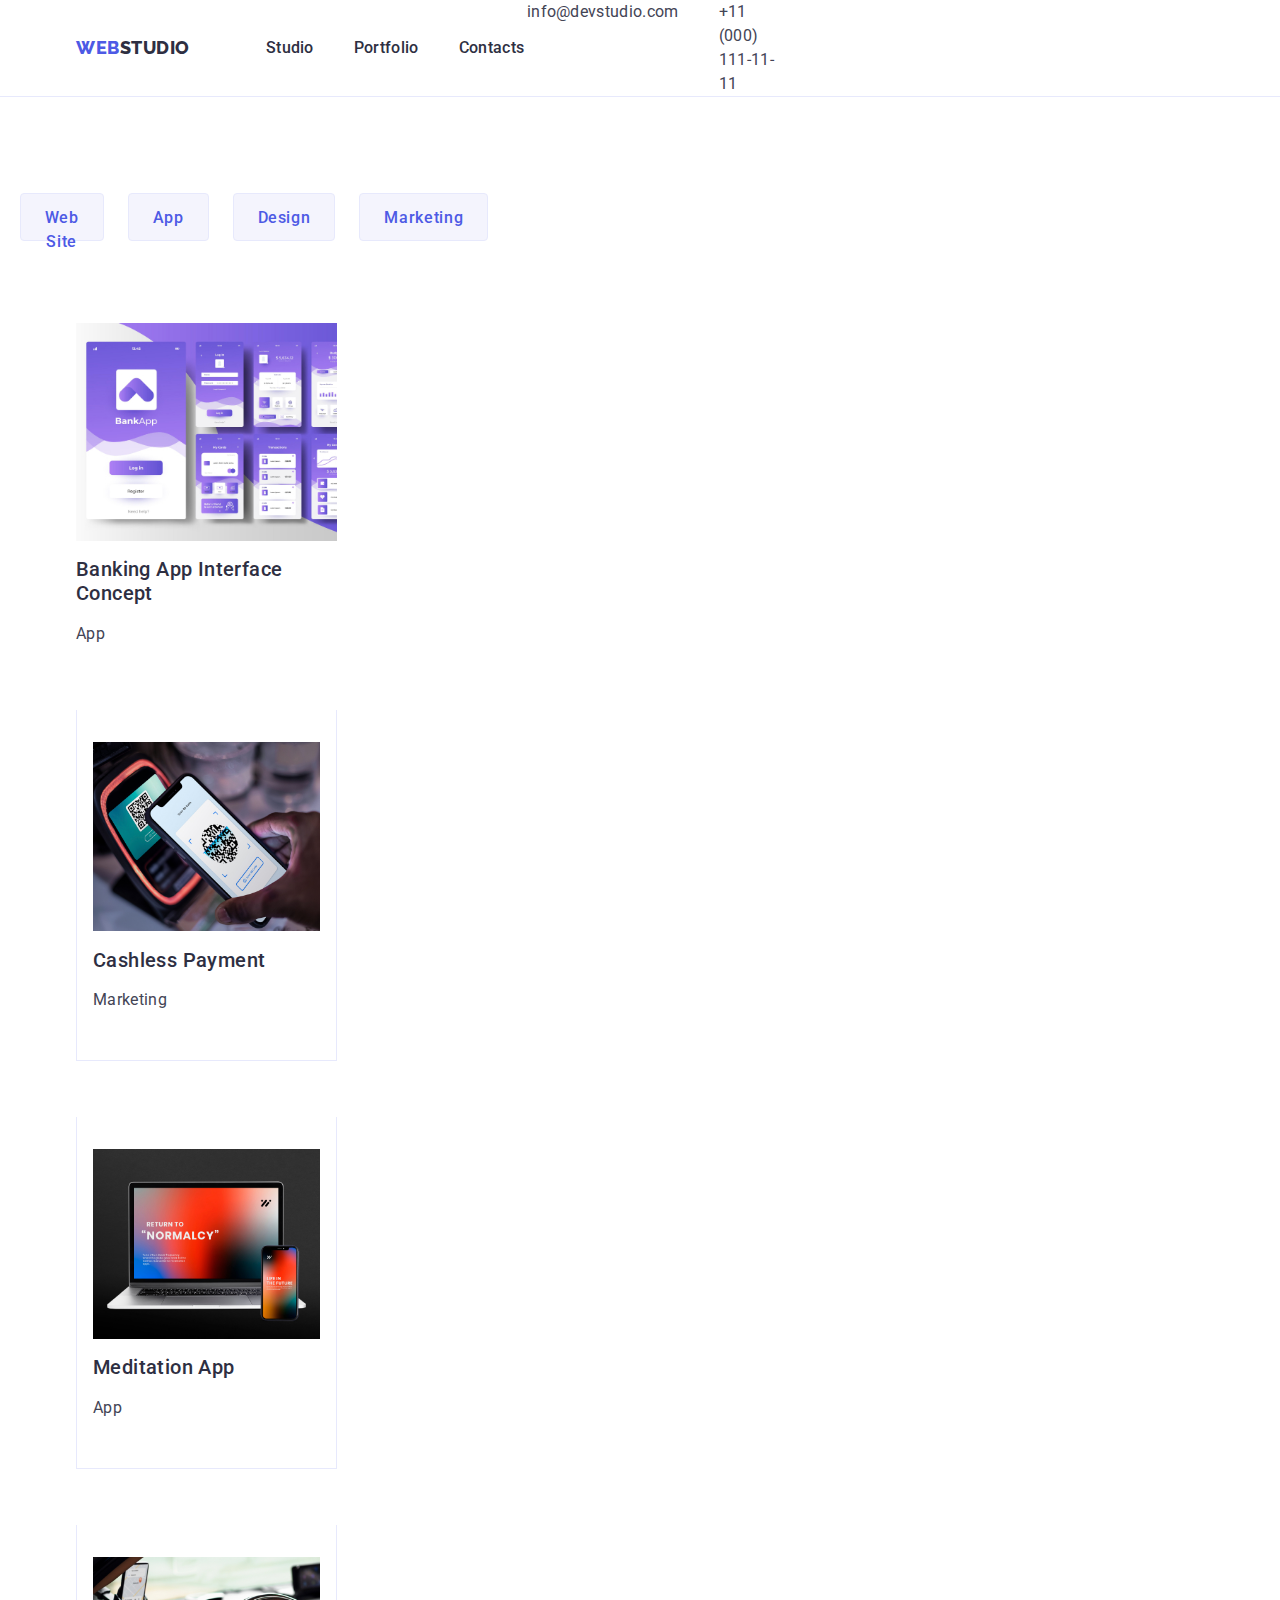
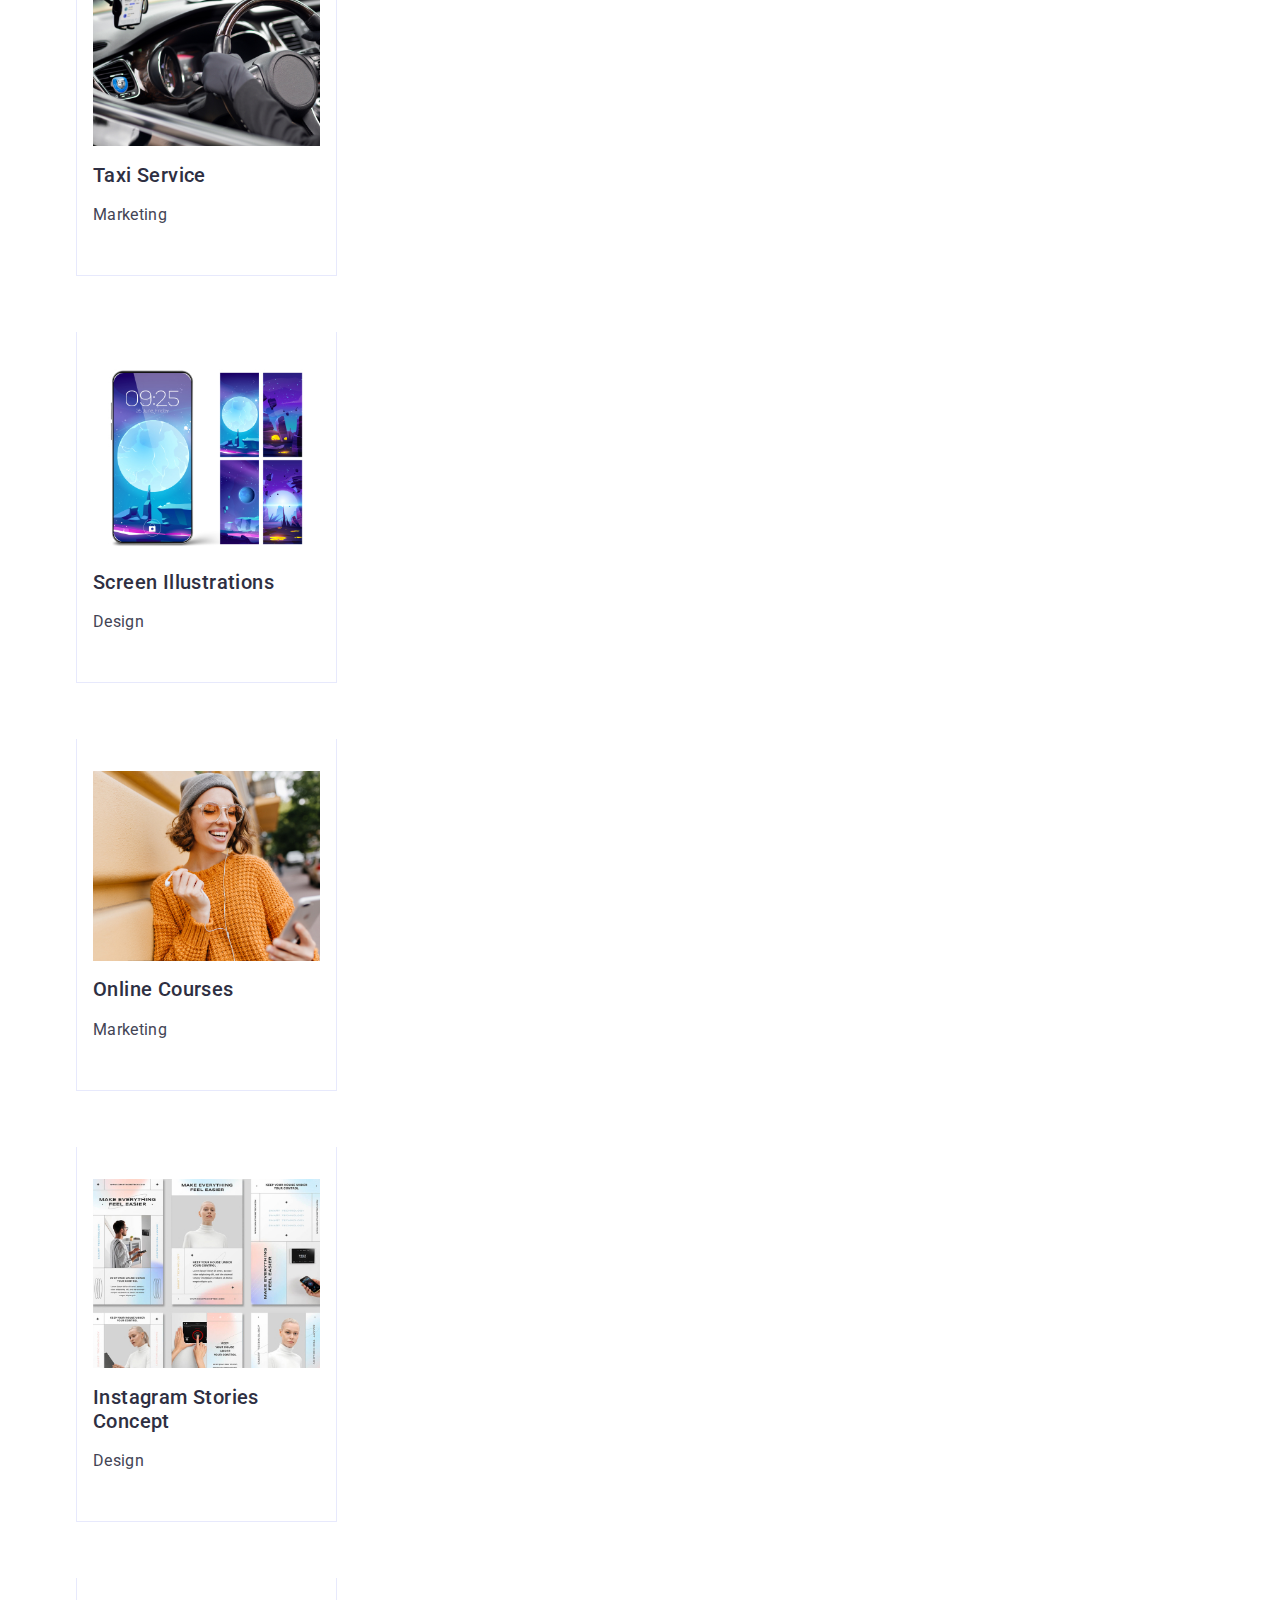
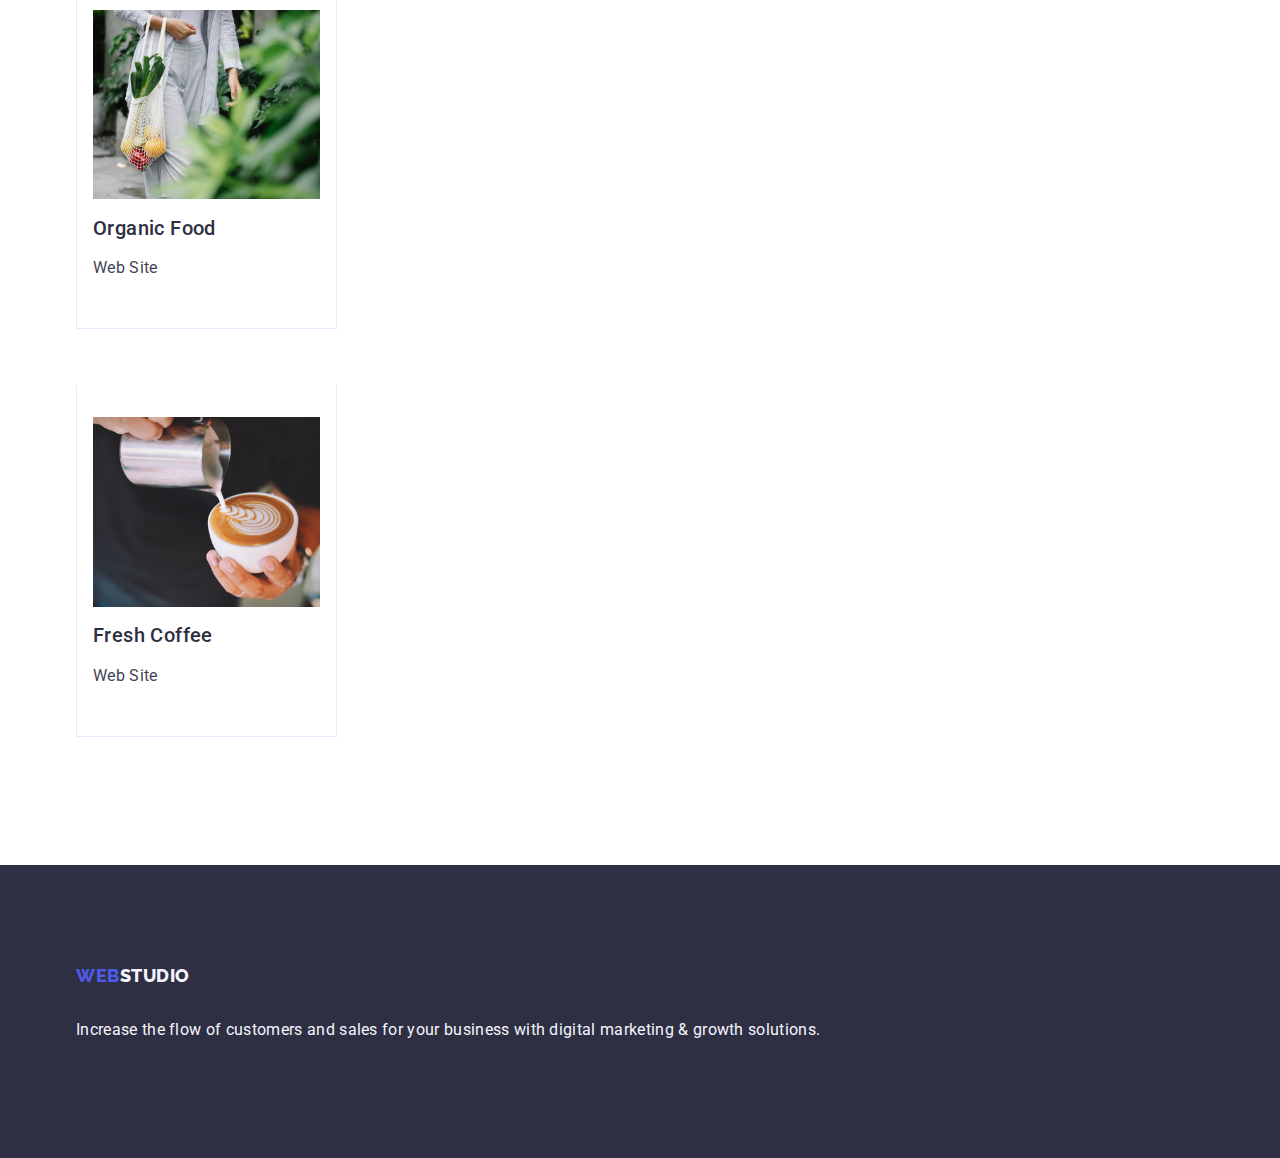
==== commit c40ff731: "20" ====
--- a/portfolio.html
+++ b/portfolio.html
@@ -59,7 +59,7 @@
 
         <ul class="examples-list list ">
             
-               <li class="examples-item  ">
+               <li class="examples-item ">
                 <a class="work-link link" href="">
                     <img class="portfolio-icon" src="./images/appsscreen.jpg"
                      width="360" alt="App">
@@ -69,58 +69,74 @@
                 </li>
                 <li class="examples-item ">
                     <a class="work-link link" href="">
+                        <div class="work-container" >
                     <img class="portfolio-icon" src="./images/cantactless.jpg" width="360" alt="Marketing">
                     <h2 class="example-header">Cashless Payment</h2>
                     <p class="example-p">Marketing</p>
+                </div>
                 </a>
                 </li>
                 <li class="examples-item ">
                     <a class="work-link link" href="">
+                        <div class="work-container" >
                     <img class="portfolio-icon" src="./images/apps.jpg" width="360" alt="App">
                     <h2 class="example-header">Meditation App</h2>
                     <p class="example-p">App</p>
+                </div>
                 </a>
                 </li>
                 <li class="examples-item ">
                     <a class="work-link link" href="">
+                        <div class="work-container" >
                     <img class="portfolio-icon" src="./images/car.jpg" width="360" alt="Marketing">
                     <h2 class="example-header">Taxi Service</h2>
                     <p class="example-p">Marketing</p>
+                </div>
                 </a>
                 </li>
                 <li class="examples-item ">
                     <a class="work-link link" href="">
+                        <div class="work-container" >
                     <img class="portfolio-icon" src="./images/illustration.jpg" width="360" alt="Design">
                     <h2 class="example-header">Screen Illustrations</h2>
                     <p class="example-p">Design</p>
+                </div>
                 </a>
                 </li>
                 <li class="examples-item ">
                     <a class="work-link link" href="">
+                        <div class="work-container" >
                     <img class="portfolio-icon" src="./images/courses.jpg" width="360" alt="Marketing">
                     <h2 class="example-header">Online Courses</h2>
                     <p class="example-p">Marketing</p>
+                </div>
                 </a>
                 </li>
                 <li class="examples-item ">
                     <a class="work-link link" href="">
+                        <div class="work-container" >
                     <img class="portfolio-icon" src="./images/insta.jpg" width="360" alt="Design">
                     <h2 class="example-header">Instagram Stories Concept</h2>
                     <p class="example-p">Design</p>
+                </div>
                 </a>
                 </li>
                 <li class="examples-item ">
                     <a class="work-link link" href="">
+                        <div class="work-container" >
                     <img class="portfolio-icon" src="./images/food.jpg" width="360" alt="Web Site">
                     <h2 class="example-header">Organic Food</h2>
                     <p class="example-p">Web Site</p>
+                </div>
                 </a>
                 </li>
                 <li class="examples-item">
                     <a class="work-link link" href="">
+                        <div class="work-container" >
                     <img class="portfolio-icon" src="./images/coffee.jpg" width="360" alt="Web Site">
                     <h2 class="example-header">Fresh Coffee</h2>
                     <p class="example-p ">Web Site</p>
+                </div>
                 </a>
                 </li>
 
--- a/css/styles.css
+++ b/css/styles.css
@@ -297,13 +297,16 @@
 }
 
 .team-list {
-    list-style: none;
     display: flex;
     gap: 24px;
+    flex-basis: calc((100% - 72px) / 4);
 }
 
 .team-item {
     background-color: #FFFFFF;
+}
+.team-img {
+   
 }
 
 .team-member {
@@ -428,9 +431,17 @@
 } */
 .examples-item {
     background-color: ;
+    width: calc((100% - 48px) / 3);
 }
 .work-link {
-    width: calc((100% - 48px) / 3);
+    
+}
+.work-container {
+    padding: 32px 16px;
+    border: 1px solid #e7e9fc;
+    border-top: none;
+    margin-bottom: 8px;
+
 }
 
 
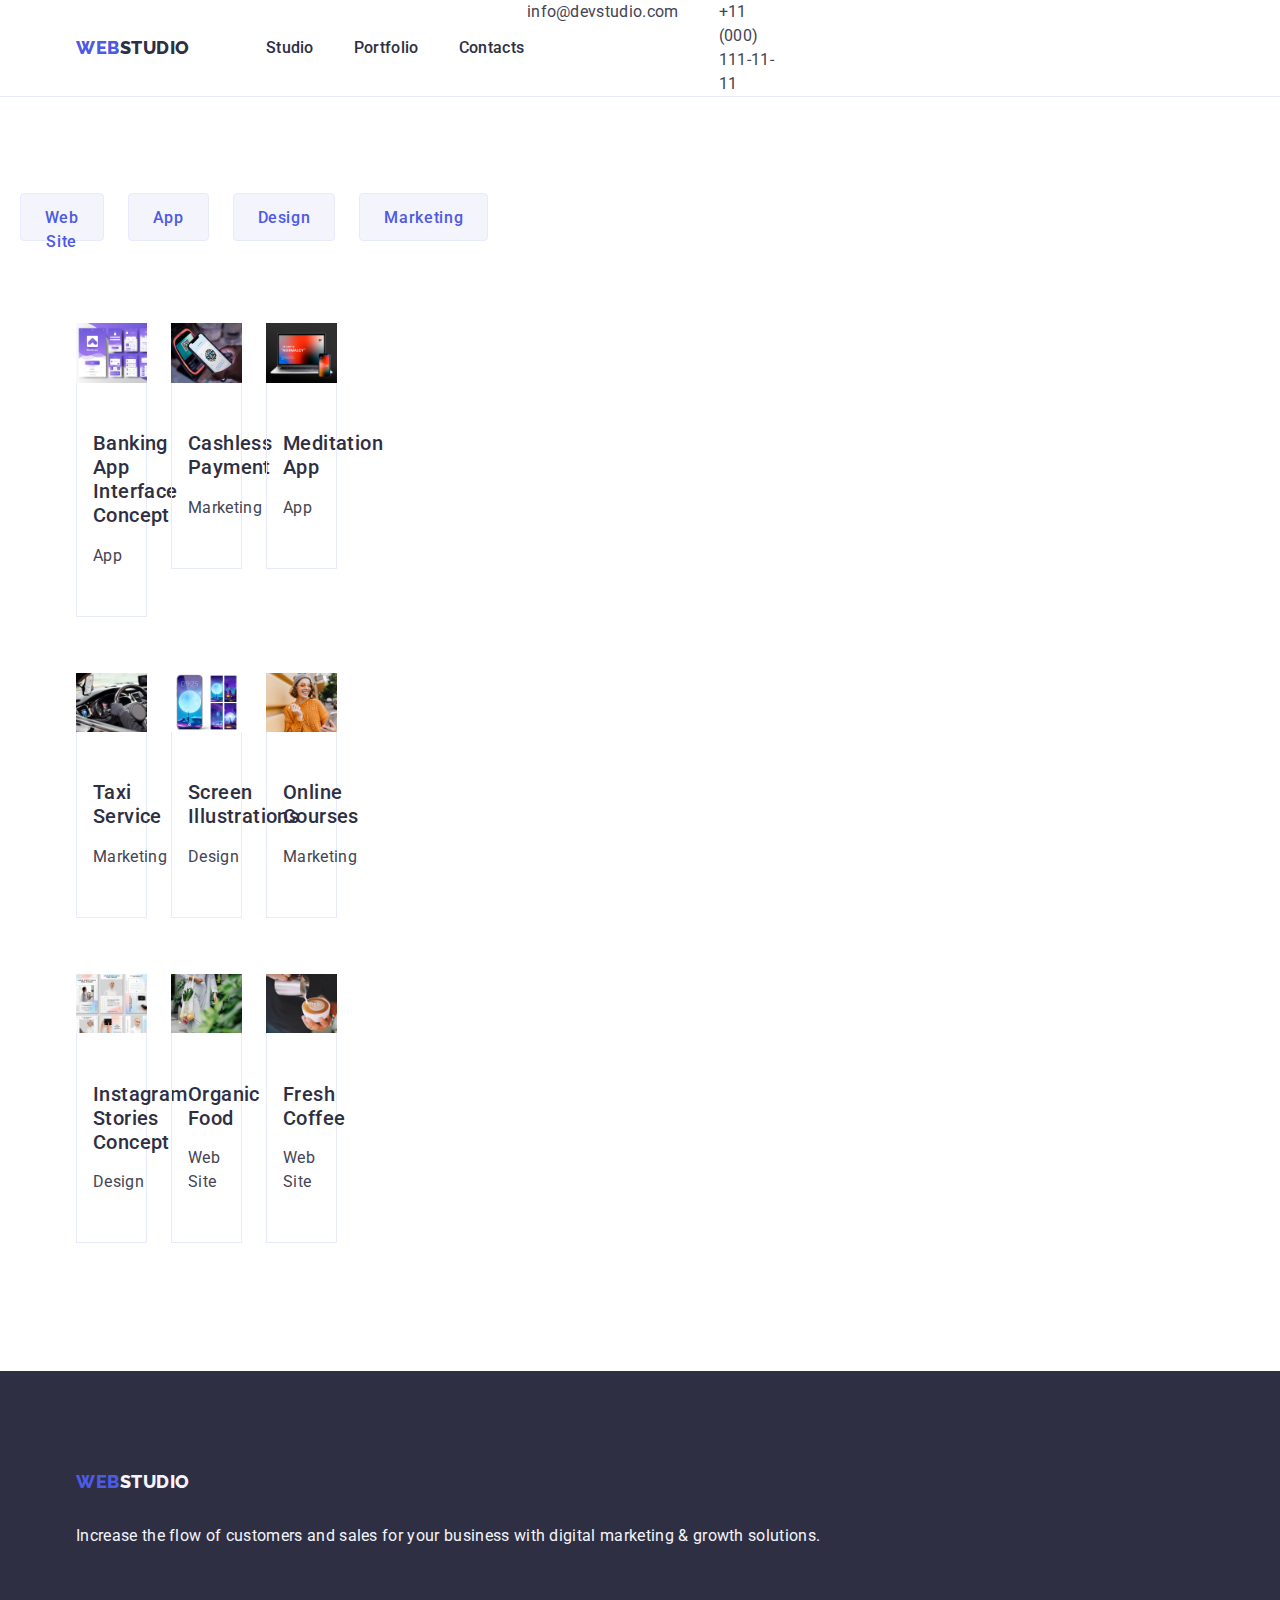
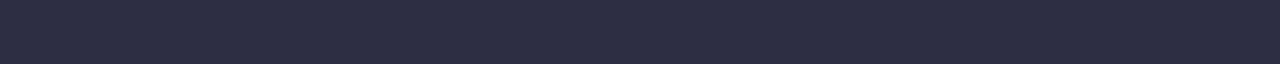
==== commit fe90aac5: "21" ====
--- a/portfolio.html
+++ b/portfolio.html
@@ -63,14 +63,16 @@
                 <a class="work-link link" href="">
                     <img class="portfolio-icon" src="./images/appsscreen.jpg"
                      width="360" alt="App">
+                     <div class="work-container" >
                     <h2 class="example-header">Banking App Interface Concept</h2>
                     <p class="example-p">App</p>
+                </div>
                 </a>
                 </li>
                 <li class="examples-item ">
                     <a class="work-link link" href="">
-                        <div class="work-container" >
                     <img class="portfolio-icon" src="./images/cantactless.jpg" width="360" alt="Marketing">
+                    <div class="work-container" >
                     <h2 class="example-header">Cashless Payment</h2>
                     <p class="example-p">Marketing</p>
                 </div>
@@ -78,8 +80,9 @@
                 </li>
                 <li class="examples-item ">
                     <a class="work-link link" href="">
-                        <div class="work-container" >
+                        
                     <img class="portfolio-icon" src="./images/apps.jpg" width="360" alt="App">
+                    <div class="work-container" >
                     <h2 class="example-header">Meditation App</h2>
                     <p class="example-p">App</p>
                 </div>
@@ -87,8 +90,8 @@
                 </li>
                 <li class="examples-item ">
                     <a class="work-link link" href="">
-                        <div class="work-container" >
                     <img class="portfolio-icon" src="./images/car.jpg" width="360" alt="Marketing">
+                    <div class="work-container" >
                     <h2 class="example-header">Taxi Service</h2>
                     <p class="example-p">Marketing</p>
                 </div>
@@ -96,8 +99,8 @@
                 </li>
                 <li class="examples-item ">
                     <a class="work-link link" href="">
-                        <div class="work-container" >
                     <img class="portfolio-icon" src="./images/illustration.jpg" width="360" alt="Design">
+                    <div class="work-container" >
                     <h2 class="example-header">Screen Illustrations</h2>
                     <p class="example-p">Design</p>
                 </div>
@@ -105,8 +108,8 @@
                 </li>
                 <li class="examples-item ">
                     <a class="work-link link" href="">
-                        <div class="work-container" >
                     <img class="portfolio-icon" src="./images/courses.jpg" width="360" alt="Marketing">
+                    <div class="work-container" >
                     <h2 class="example-header">Online Courses</h2>
                     <p class="example-p">Marketing</p>
                 </div>
@@ -114,8 +117,9 @@
                 </li>
                 <li class="examples-item ">
                     <a class="work-link link" href="">
-                        <div class="work-container" >
+                        
                     <img class="portfolio-icon" src="./images/insta.jpg" width="360" alt="Design">
+                    <div class="work-container" >
                     <h2 class="example-header">Instagram Stories Concept</h2>
                     <p class="example-p">Design</p>
                 </div>
@@ -123,8 +127,8 @@
                 </li>
                 <li class="examples-item ">
                     <a class="work-link link" href="">
-                        <div class="work-container" >
                     <img class="portfolio-icon" src="./images/food.jpg" width="360" alt="Web Site">
+                    <div class="work-container" >
                     <h2 class="example-header">Organic Food</h2>
                     <p class="example-p">Web Site</p>
                 </div>
@@ -132,8 +136,8 @@
                 </li>
                 <li class="examples-item">
                     <a class="work-link link" href="">
-                        <div class="work-container" >
                     <img class="portfolio-icon" src="./images/coffee.jpg" width="360" alt="Web Site">
+                    <div class="work-container" >
                     <h2 class="example-header">Fresh Coffee</h2>
                     <p class="example-p ">Web Site</p>
                 </div>
--- a/css/styles.css
+++ b/css/styles.css
@@ -379,6 +379,7 @@
 /* PAGE 2 */
 .portfolio-container {
     padding: 96px 0 120px;
+    display: flex;
 
 }
 
@@ -428,7 +429,7 @@
     row-gap: 48px;
 }
 .list {
-} */
+} 
 .examples-item {
     background-color: ;
     width: calc((100% - 48px) / 3);
@@ -441,6 +442,7 @@
     border: 1px solid #e7e9fc;
     border-top: none;
     margin-bottom: 8px;
+    
 
 }
 
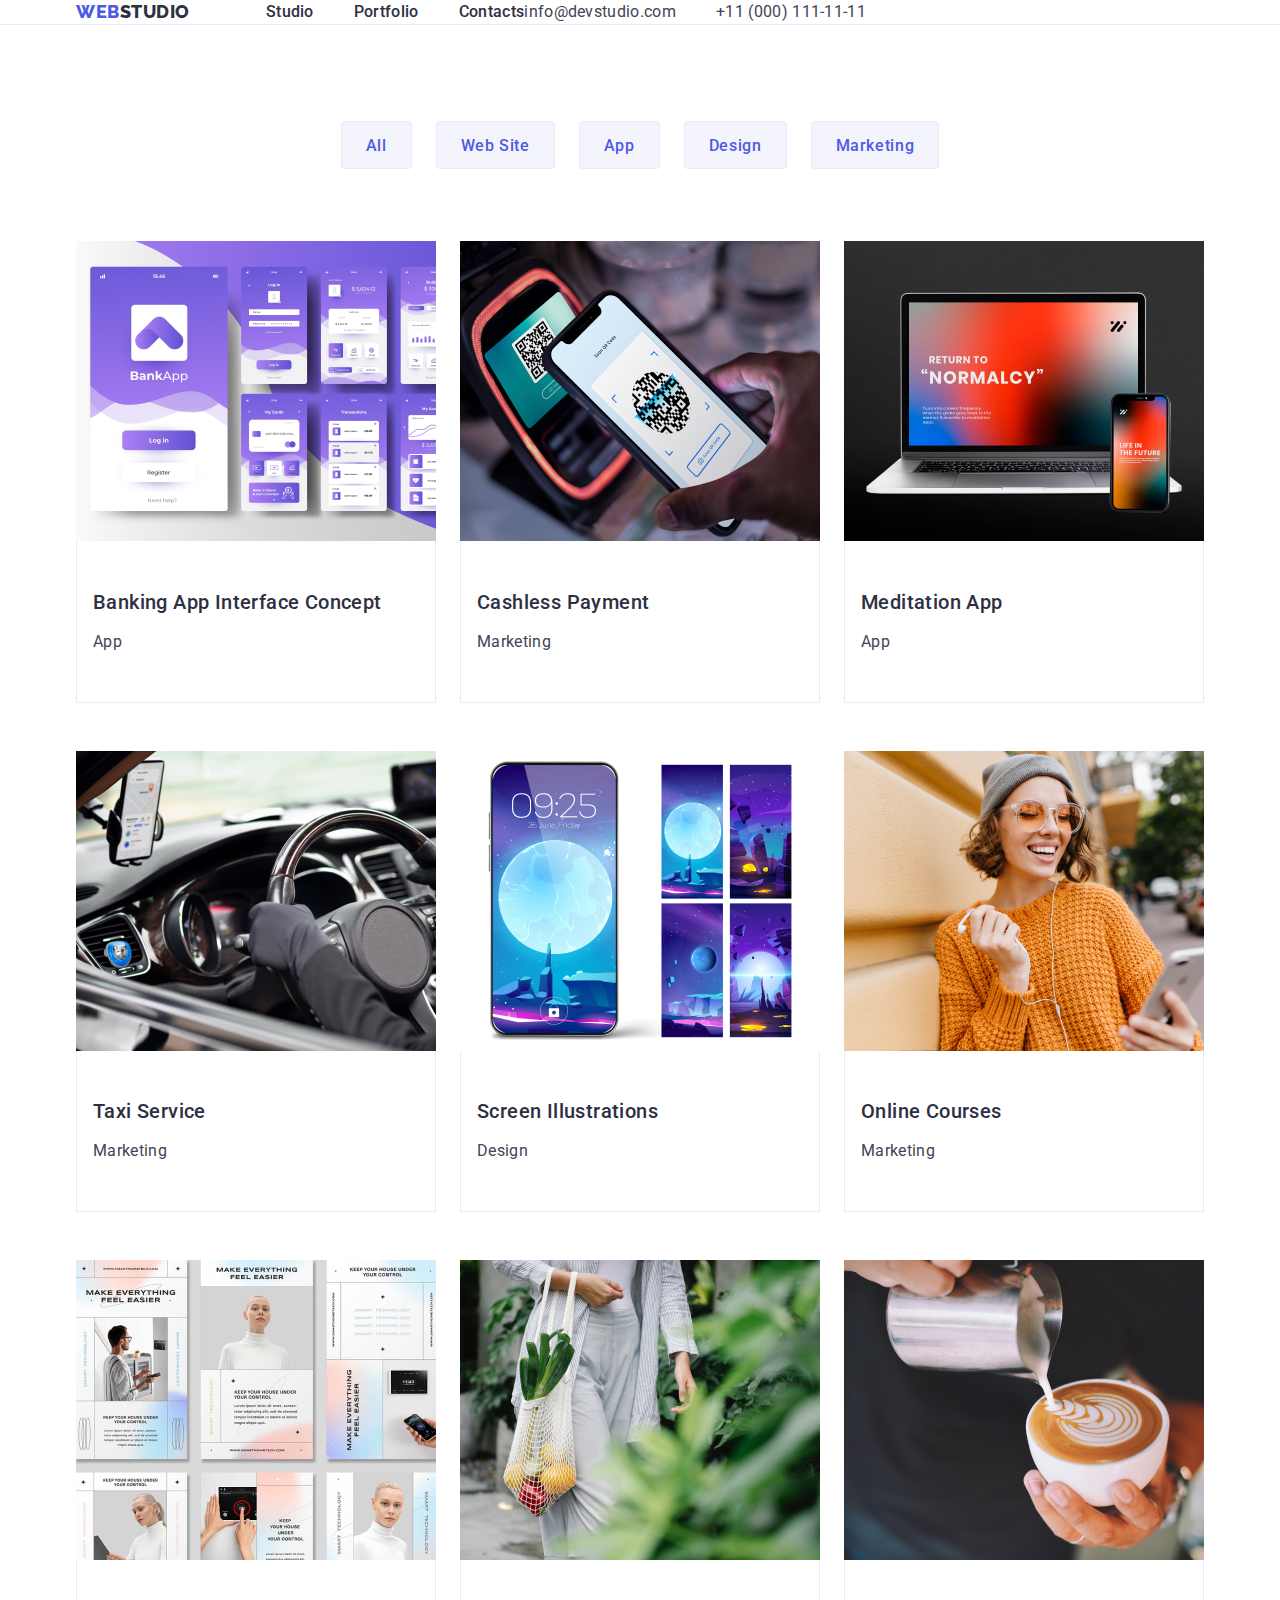
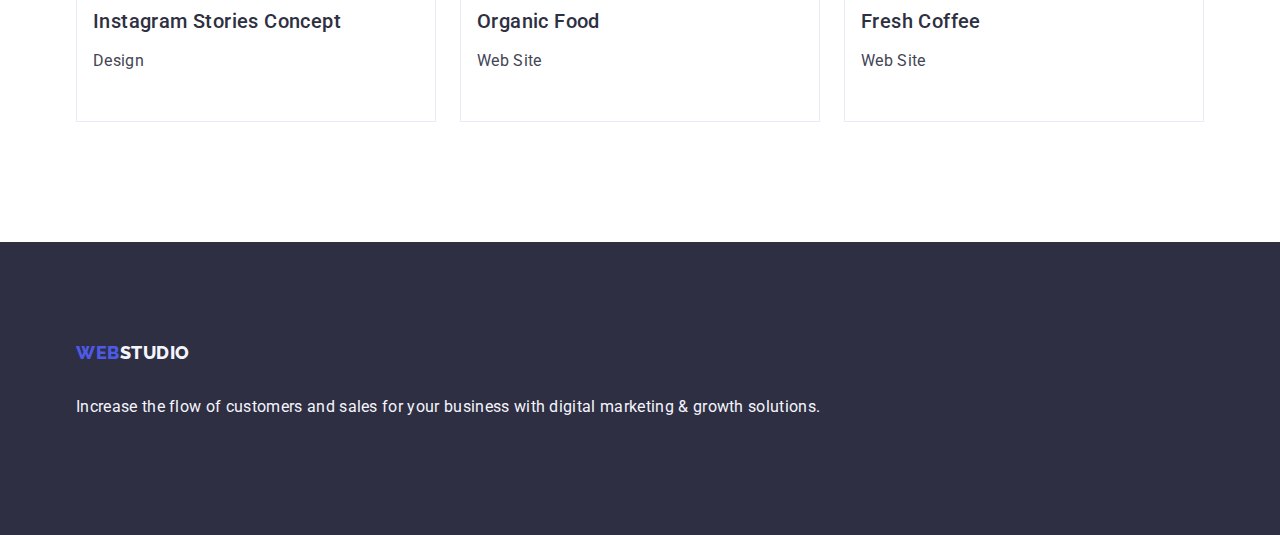
==== commit bfc164e9: "25" ====
--- a/portfolio.html
+++ b/portfolio.html
@@ -55,8 +55,6 @@
             <li class="portfolio-item"><button class="portfolio-button" type="button">Design</button></li>
             <li class="portfolio-item"><button class="portfolio-button" type="button">Marketing</button></li>
         </ul>
-    
-
         <ul class="examples-list list ">
             
                <li class="examples-item ">
--- a/css/styles.css
+++ b/css/styles.css
@@ -17,6 +17,7 @@
     color: #434455;
     background-color: var(--white);
 }
+
 h1 h2 h3 h4 h5 h6 p {
     margin: 0;
 }
@@ -60,14 +61,16 @@
 .container {
     width: 1158px;
     padding-left: 15px;
-    padding-right:15px;
-    margin:0 auto;
+    padding-right: 15px;
+    margin: 0 auto;
     /* display: flex; */
     /* align-items: center; */
 }
-.header{
+
+.header {
     border-bottom: 1px solid #e7e9fc;
 }
+
 .header-container {
     display: flex;
     align-items: center;
@@ -86,12 +89,14 @@
     align-items: flex-start;
     padding: 0px;
     gap: 40px;
-    width: 261px;
+    /* width: 261px; */
     left: 347px;
     top: 24px;
-    /* padding-top: 24px;
-    padding-bottom: 24px; */
-}
+}
+
+/* .list {
+    padding: 0px;
+} */
 
 .logo-blue {
     color: var(--navyblue);
@@ -115,8 +120,9 @@
     color: var(--navyblue);
     padding: 24px 0;
 }
-.header-item:not(:last-child)
-{margin-right:0
+
+.header-item:not(:last-child) {
+    margin-right: 0;
 }
 
 .header-link:hover,
@@ -134,14 +140,15 @@
     gap: 40px;
 
 }
-.header-info-item:not(:last-child)
-{margin-right:0
+
+.header-info-item:not(:last-child) {
+    margin-right: 0;
 }
 
 .header-info-link {
     font-family: 'Roboto', sans-serif;
     font-size: 16px;
-    line-height:1.5;
+    line-height: 1.5;
     letter-spacing: 0.02em;
     color: var(--slate)
 }
@@ -161,6 +168,7 @@
     background-color: var(--navyblue);
     padding: 188px 0;
 }
+
 /* .hero-container{
 
 } */
@@ -173,7 +181,7 @@
     letter-spacing: 0.02em;
     color: var(--white);
     max-width: 496px;
-    margin-bottom:48px ;
+    margin-bottom: 48px;
     margin-left: auto;
     margin-right: auto;
 
@@ -205,8 +213,9 @@
 
 .section-goals {
     padding: 120px 0;
-    
-}
+
+}
+
 .goals-container {
     display: flex;
 }
@@ -219,9 +228,10 @@
     gap: 24px;
 }
 
-.goals-item:not(:last-child)
-{margin-right:0;
-}
+.goals-item:not(:last-child) {
+    margin-right: 0;
+}
+
 .goals-item {
     width: calc((100% - 72px) / 4);
 }
@@ -233,7 +243,7 @@
     line-height: 24px;
     letter-spacing: 0.02em;
     color: #2E2F42;
-    
+
     margin-bottom: 8px;
 }
 
@@ -246,10 +256,10 @@
 
 }
 
-.section-activites { 
+.section-activites {
     background-color: #F4F4FD;
     padding-bottom: 120px;
-} 
+}
 
 .activites-header {
     font-family: 'Roboto', sans-serif;
@@ -267,6 +277,7 @@
     display: flex;
     gap: 24px;
 }
+
 .activites-item {
     border: 1px solid #E7E9FC;
     flex: none;
@@ -280,9 +291,8 @@
     background-color: #F4F4FD;
     padding: 120px 0;
 }
-.team-container {
-
-}
+
+.team-container {}
 
 .team-header {
     font-family: 'Roboto', sans-serif;
@@ -299,15 +309,16 @@
 .team-list {
     display: flex;
     gap: 24px;
-    flex-basis: calc((100% - 72px) / 4);
+    /* flex-basis: calc((100% - 72px) / 4); */
 }
 
 .team-item {
     background-color: #FFFFFF;
-}
-.team-img {
-   
-}
+    flex-basis: calc((100% - 72px) / 4);
+
+
+}
+
 
 .team-member {
     font-family: 'Roboto', sans-serif;
@@ -320,6 +331,7 @@
     margin-bottom: 8px;
 
 }
+
 .team-member-div {
     padding: 32px 16px;
     border-radius: 0px 0px 4px 4px;
@@ -333,8 +345,8 @@
     text-align: center;
     letter-spacing: 0.02em;
     color: var(--slate)
-    
-}
+}
+
 .team-member-div {
     width: calc((100% - 72px) / 4);
 }
@@ -358,7 +370,7 @@
     text-transform: uppercase;
     text-decoration: none;
     display: inline-block;
-    margin-bottom: 16px; 
+    margin-bottom: 16px;
 }
 
 .footer-logo-blue {
@@ -379,19 +391,20 @@
 /* PAGE 2 */
 .portfolio-container {
     padding: 96px 0 120px;
-    display: flex;
 
 }
 
 .list {
     list-style: none;
 }
+
 .portfolio-list {
     display: flex;
     justify-content: center;
     gap: 24px;
     margin-bottom: 72px;
 }
+
 /* .portfolio-item {} */
 
 .portfolio-button {
@@ -413,13 +426,20 @@
 
 .portfolio-button:hover,
 .portfolio-button:focus {
-    color:#FFFFFF;
+    color: #FFFFFF;
     background-color: #404BBF;
     box-shadow: 0px 3px 1px rgba(0, 0, 0, 0.1), 0px 2px 1px rgba(0, 0, 0, 0.08), 0px 2px 2px rgba(0, 0, 0, 0.12);
     border-radius: 4px;
     border: 1px solid transparent;
+}
+
+/* .portfolio-button:hover,
+.portfolio-button:focus {
+    border: 1px solid transparent;
     border: 1px solid;
-}
+
+} */
+
 /* .examples {
 /* } */
 .examples-list {
@@ -428,21 +448,21 @@
     column-gap: 24px;
     row-gap: 48px;
 }
-.list {
-} 
+
+.list {}
+
 .examples-item {
     background-color: ;
     width: calc((100% - 48px) / 3);
 }
-.work-link {
-    
-}
+
+.work-link {}
+
 .work-container {
     padding: 32px 16px;
     border: 1px solid #e7e9fc;
     border-top: none;
-    margin-bottom: 8px;
-    
+
 
 }
 
@@ -455,13 +475,16 @@
     line-height: 1.2;
     letter-spacing: 0.02em;
     color: var(--navyblue);
-}
+    margin-bottom: 8px;
+}
+
 .example-p {
     font-size: 16px;
     line-height: 1.5;
     letter-spacing: 0.02em;
     color: var(--slate);
 }
+
 /* .portfolio-icon {
 
 } */